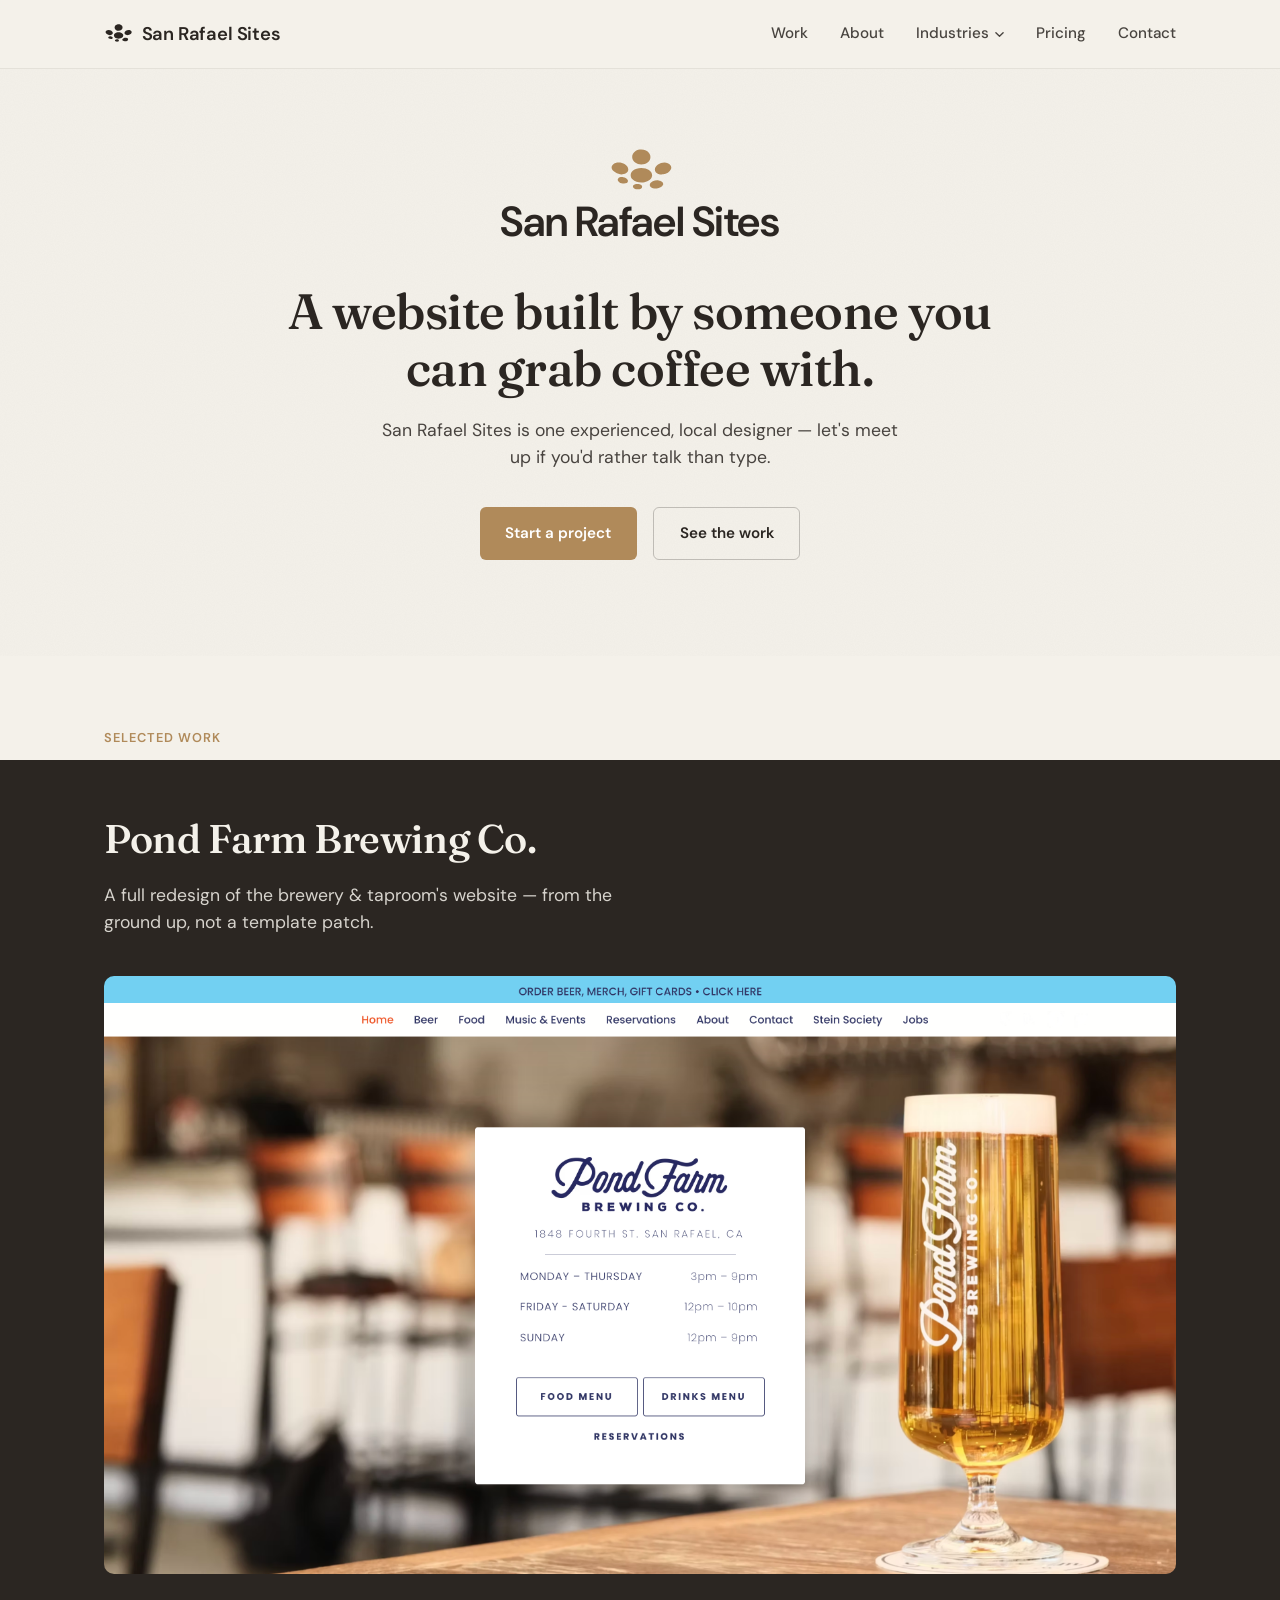
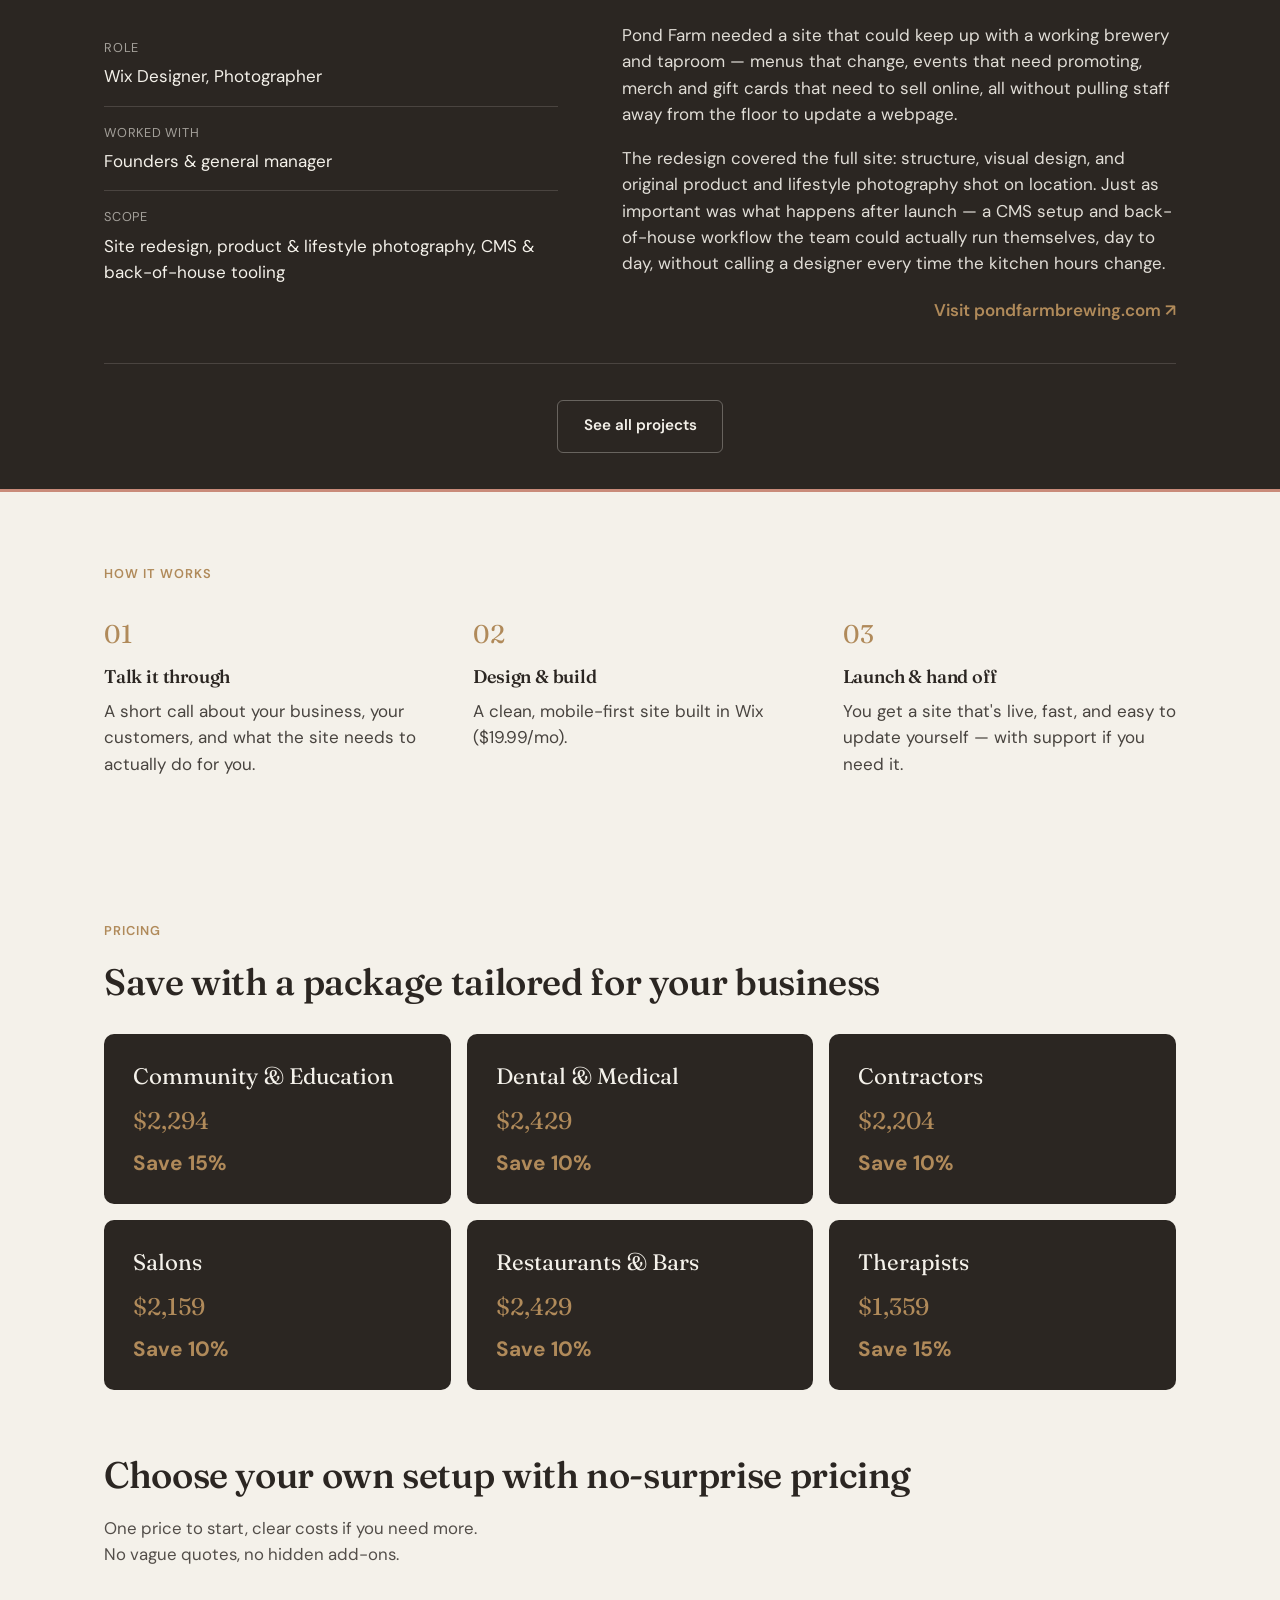
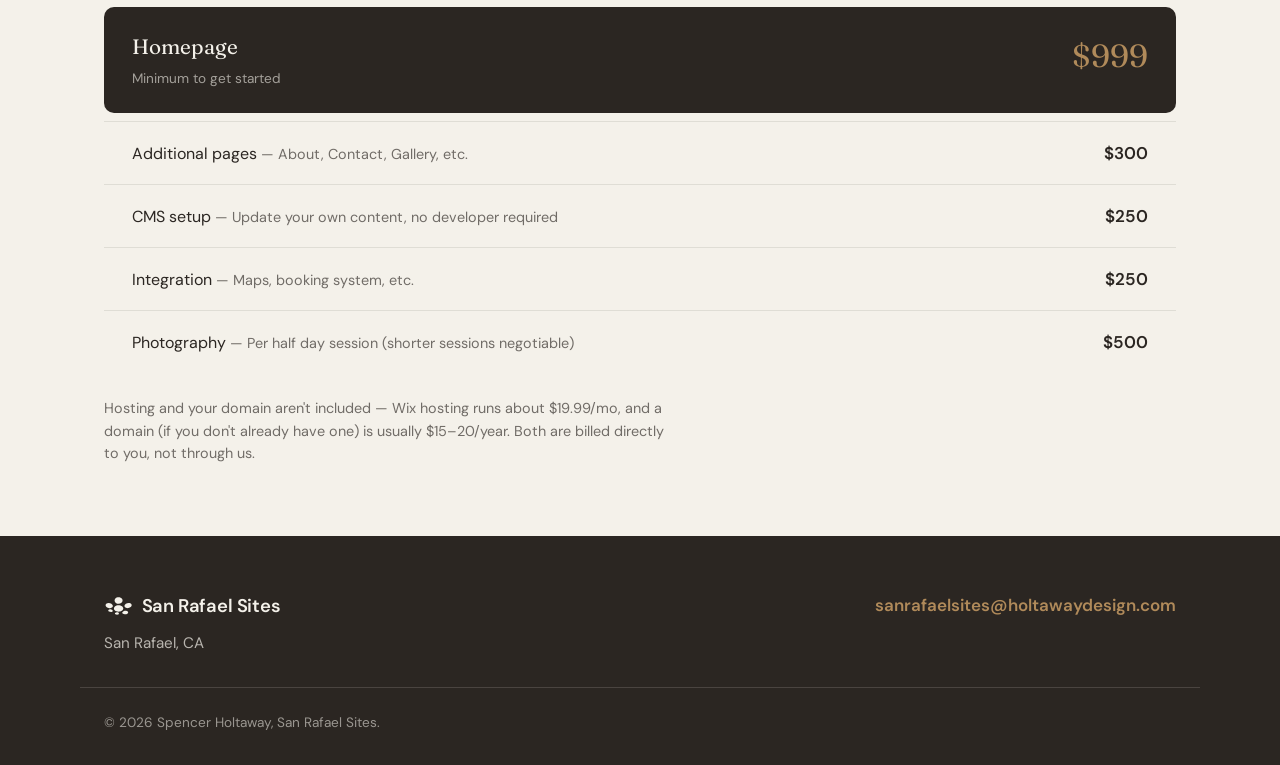
==== index.html @ 32314908 "Add Google Analytics 4 with custom click tracking Base gtag.js snippet (G-Z8TMT9YLQB) on all 9 pages" ====
<!DOCTYPE html>
<html lang="en">
<head>
  <!-- Google tag (gtag.js) -->
  <script async src="https://www.googletagmanager.com/gtag/js?id=G-Z8TMT9YLQB"></script>
  <script>
    window.dataLayer = window.dataLayer || [];
    function gtag(){dataLayer.push(arguments);}
    gtag("js", new Date());
    gtag("config", "G-Z8TMT9YLQB");
  </script>

  <meta charset="UTF-8">
  <meta name="viewport" content="width=device-width, initial-scale=1.0">
  <title>San Rafael Sites — Websites for local businesses in San Rafael &amp; the Bay Area</title>
  <meta name="description" content="San Rafael Sites builds clean, credible websites for small businesses in San Rafael and across the Bay Area. Wix and Framer builds, done right.">
  <link rel="canonical" href="https://www.sanrafaelsites.com/">
  <link rel="icon" type="image/svg+xml" href="/assets/img/favicon.svg">

  <meta property="og:type" content="website">
  <meta property="og:site_name" content="San Rafael Sites">
  <meta property="og:title" content="San Rafael Sites — Websites for local businesses in San Rafael &amp; the Bay Area">
  <meta property="og:description" content="San Rafael Sites builds clean, credible websites for small businesses in San Rafael and across the Bay Area. Wix and Framer builds, done right.">
  <meta property="og:url" content="https://www.sanrafaelsites.com/">
  <meta property="og:image" content="https://www.sanrafaelsites.com/assets/img/social/og-image.png">
  <meta name="twitter:card" content="summary_large_image">
  <meta name="twitter:title" content="San Rafael Sites — Websites for local businesses in San Rafael &amp; the Bay Area">
  <meta name="twitter:description" content="San Rafael Sites builds clean, credible websites for small businesses in San Rafael and across the Bay Area. Wix and Framer builds, done right.">
  <meta name="twitter:image" content="https://www.sanrafaelsites.com/assets/img/social/og-image.png">

  <link rel="preconnect" href="https://fonts.googleapis.com">
  <link rel="preconnect" href="https://fonts.gstatic.com" crossorigin>
  <link href="https://fonts.googleapis.com/css2?family=DM+Sans:ital,opsz,wght@0,9..40,400;0,9..40,500;0,9..40,600;0,9..40,700;1,9..40,400&family=Fraunces:ital,opsz,wght,SOFT,WONK@0,9..144,400..600,0,0..1;0,9..144,400..600,100,0..1&display=swap" rel="stylesheet">

  <link rel="stylesheet" href="/styles.css">

  <script type="application/ld+json">
  {
    "@context": "https://schema.org",
    "@type": "ProfessionalService",
    "name": "San Rafael Sites",
    "description": "San Rafael Sites builds clean, credible websites for small businesses in San Rafael and across the Bay Area.",
    "url": "https://www.sanrafaelsites.com/",
    "image": "https://www.sanrafaelsites.com/assets/img/social/og-image.png",
    "email": "sanrafaelsites@holtawaydesign.com",
    "priceRange": "$$",
    "areaServed": [
      { "@type": "City", "name": "San Rafael" },
      { "@type": "AdministrativeArea", "name": "Marin County" },
      { "@type": "AdministrativeArea", "name": "Bay Area" }
    ],
    "address": {
      "@type": "PostalAddress",
      "addressLocality": "San Rafael",
      "addressRegion": "CA",
      "addressCountry": "US"
    }
  }
  </script>
</head>
<body id="top">

  <a href="#main" class="skip-link">Skip to main content</a>

  <svg style="display:none" aria-hidden="true">
    <symbol id="srs-mark" viewBox="212.42 -0.8 112.48 72.29">
      <path d="M274.15,57.89c-6.45.72-14.02-.71-18.76-5.46-4.43-4.44-4.08-10.72.52-14.89,5.87-5.31,15.29-6.22,22.63-4.05,5.73,1.69,12.43,6.38,11.31,13.21-1.18,7.09-9.39,10.5-15.71,11.2ZM301.5,54.51c-3.47-.47-7.2.03-10.38,1.51-3.76,1.75-7.57,6.1-3.68,9.8,2.76,2.61,7.33,3.02,10.94,2.62,4-.44,9.39-2.24,10.83-6.41,1.56-4.61-4.12-7.02-7.72-7.51ZM317.53,24.1c-5.54-2.1-12.37-.84-17.2,2.43-4.25,2.88-7.74,8.57-4,13.32,3.03,3.86,8.76,4.59,13.3,3.94,5.39-.77,11.57-3.86,13.56-9.28,1.71-4.67-1.33-8.77-5.66-10.41ZM282.57,22.49c4.4-3.77,5.88-9.95,2.85-15.06-3.49-5.87-11.04-8.23-17.52-7.19-6.7,1.07-13.42,6.31-12.97,13.67.82,13.04,19.2,15.82,27.64,8.58ZM221.32,26.53c-8.9,8.97,7.42,17.54,14.89,17.47,5.34-.05,12.51-2.95,11.77-9.49-1.27-10.76-19.53-15.17-26.66-7.98ZM239.02,48.65c-2.89-.38-7.25-.04-8.96,2.78-1.56,2.57.46,5.13,2.63,6.5,3.34,2.1,15.98,3.64,14.72-3.51-.68-3.61-5.2-5.35-8.39-5.77ZM265.76,60.71c-2.78-.35-6.73.02-8.69,2.33-1.69,2-.7,4.17,1.28,5.5,3.24,2.17,13.98,2.95,14.14-2.97-.04-3.18-4.18-4.54-6.72-4.86Z"/>
    </symbol>
  </svg>

  <header class="nav">
    <div class="wrap nav__inner">
      <a class="logo logo--row" href="#top" aria-label="San Rafael Sites — home">
        <svg class="mark-icon" aria-hidden="true"><use href="#srs-mark"></use></svg>
        <span class="wordmark">San Rafael Sites</span>
      </a>

      <button class="nav__toggle" id="navToggle" aria-expanded="false" aria-controls="navMenu" aria-label="Toggle menu">
        <span></span><span></span><span></span>
      </button>

      <nav class="nav__links" id="navMenu">
        <a href="/work/">Work</a>
        <a href="/about/">About</a>
        <div class="nav__dropdown" id="navDropdown">
          <button class="nav__dropdown-toggle" id="dropdownToggle" type="button" aria-expanded="false" aria-controls="dropdownMenu">
            Industries
            <svg class="nav__dropdown-caret" viewBox="0 0 10 6" fill="none" aria-hidden="true"><path d="M1 1l4 4 4-4" stroke="currentColor" stroke-width="1.5" stroke-linecap="round" stroke-linejoin="round"/></svg>
          </button>
          <ul class="nav__dropdown-menu" id="dropdownMenu">
            <li><a href="/community-education/">Community &amp; Education</a></li>
            <li><a href="/dental-medical/">Dental &amp; Medical</a></li>
            <li><a href="/contractors/">Contractors</a></li>
            <li><a href="/salons/">Salons</a></li>
            <li><a href="/restaurants/">Restaurants &amp; Bars</a></li>
            <li><a href="/therapists/">Therapists</a></li>
          </ul>
        </div>
        <a href="#pricing">Pricing</a>
        <a href="#contact">Contact</a>
      </nav>
    </div>
  </header>

  <main id="main" tabindex="-1">

    <section class="hero">
      <div class="wrap hero__inner">
        <a class="logo logo--stack" href="#top" aria-label="San Rafael Sites">
          <svg class="mark-icon mark-icon--lg" aria-hidden="true"><use href="#srs-mark"></use></svg>
          <span class="wordmark wordmark--lg">San Rafael Sites</span>
        </a>

        <h1 class="hero__headline">A website built by someone you can grab coffee with.</h1>
        <p class="hero__sub">San Rafael Sites is one experienced, local designer — let's meet up if you'd rather talk than type.</p>

        <div class="hero__actions">
          <a class="btn btn--primary" href="#pricing">Start a project</a>
          <a class="btn btn--ghost" href="#work">See the work</a>
        </div>
      </div>
    </section>

    <section class="work" id="work">
      <div class="wrap work__intro">
        <p class="eyebrow">Selected work</p>
      </div>

      <!-- Case study: Pond Farm Brewing Co. -->
      <article class="case-study">
        <div class="wrap">
          <h2 class="case-study__title">Pond Farm Brewing Co.</h2>
          <p class="case-study__dek">A full redesign of the brewery &amp; taproom's website — from the ground up, not a template patch.</p>

          <div class="case-study__media">
            <img src="/assets/img/case-studies/pond-farm/cover.png" alt="Pond Farm Brewing website, homepage" loading="lazy">
          </div>

          <div class="case-study__grid">
            <div class="case-study__meta">
              <dl>
                <div>
                  <dt>Role</dt>
                  <dd>Wix Designer, Photographer</dd>
                </div>
                <div>
                  <dt>Worked with</dt>
                  <dd>Founders &amp; general manager</dd>
                </div>
                <div>
                  <dt>Scope</dt>
                  <dd>Site redesign, product &amp; lifestyle photography, CMS &amp; back-of-house tooling</dd>
                </div>
              </dl>
            </div>

            <div class="case-study__body">
              <p>Pond Farm needed a site that could keep up with a working brewery and taproom — menus that change, events that need promoting, merch and gift cards that need to sell online, all without pulling staff away from the floor to update a webpage.</p>
              <p>The redesign covered the full site: structure, visual design, and original product and lifestyle photography shot on location. Just as important was what happens after launch — a CMS setup and back-of-house workflow the team could actually run themselves, day to day, without calling a designer every time the kitchen hours change.</p>
              <a class="case-study__link" href="https://www.pondfarmbrewing.com" target="_blank" rel="noopener">Visit pondfarmbrewing.com <span aria-hidden="true">&#8599;</span><span class="sr-only"> (opens in a new tab)</span></a>
            </div>
          </div>

          <div class="case-study__more">
            <a class="btn btn--ghost" href="/work/">See all projects</a>
          </div>
        </div>
      </article>
    </section>

    <section class="process">
      <div class="wrap">
        <p class="eyebrow">How it works</p>
        <ol class="process__list">
          <li>
            <span class="process__num">01</span>
            <h3>Talk it through</h3>
            <p>A short call about your business, your customers, and what the site needs to actually do for you.</p>
          </li>
          <li>
            <span class="process__num">02</span>
            <h3>Design &amp; build</h3>
            <p>A clean, mobile-first site built in Wix ($19.99/mo).</p>
          </li>
          <li>
            <span class="process__num">03</span>
            <h3>Launch &amp; hand off</h3>
            <p>You get a site that's live, fast, and easy to update yourself — with support if you need it.</p>
          </li>
        </ol>
      </div>
    </section>

    <section class="pricing" id="pricing">
      <div class="wrap">
        <p class="eyebrow">Pricing</p>

        <div class="pricing__industries">
          <h3 class="pricing__industries-title">Save with a package tailored for your business</h3>
          <div class="pricing__industries-grid">

            <a class="pricing__industry-card" href="/community-education/#pricing" data-pkg-scope>
              <ul hidden data-pkg data-pkg-compute-only data-pkg-id="community-education" data-pkg-name="Community &amp; Education Package" data-pages-list="Home, About / Mission, Programs & Events, Get Involved, Contact" data-cms="1" data-integrations="1"></ul>
              <span class="pricing__industry-name">Community &amp; Education</span>
              <span class="pricing__industry-price" data-pkg-price>$2,294</span>
              <span class="pricing__industry-discount">Save <span data-pkg-discount-percent>15%</span></span>
              <span class="pricing__industry-arrow" aria-hidden="true">&rarr;</span>
            </a>

            <a class="pricing__industry-card" href="/dental-medical/#pricing" data-pkg-scope>
              <ul hidden data-pkg data-pkg-compute-only data-pkg-id="dental-medical" data-pkg-name="Dental &amp; Medical Package" data-pages-list="Home, Services, Meet the Doctor, New Patients, Contact" data-cms="1" data-integrations="1"></ul>
              <span class="pricing__industry-name">Dental &amp; Medical</span>
              <span class="pricing__industry-price" data-pkg-price>$2,429</span>
              <span class="pricing__industry-discount">Save <span data-pkg-discount-percent>10%</span></span>
              <span class="pricing__industry-arrow" aria-hidden="true">&rarr;</span>
            </a>

            <a class="pricing__industry-card" href="/contractors/#pricing" data-pkg-scope>
              <ul hidden data-pkg data-pkg-compute-only data-pkg-id="contractors" data-pkg-name="Contractor Package" data-pages-list="Home, Services, Gallery, About, Contact" data-cms="1" data-integrations="0"></ul>
              <span class="pricing__industry-name">Contractors</span>
              <span class="pricing__industry-price" data-pkg-price>$2,204</span>
              <span class="pricing__industry-discount">Save <span data-pkg-discount-percent>10%</span></span>
              <span class="pricing__industry-arrow" aria-hidden="true">&rarr;</span>
            </a>

            <a class="pricing__industry-card" href="/salons/#pricing" data-pkg-scope>
              <ul hidden data-pkg data-pkg-compute-only data-pkg-id="salons" data-pkg-name="Salon Package" data-pages-list="Home, Services & Pricing, Gallery, Contact" data-cms="1" data-integrations="1"></ul>
              <span class="pricing__industry-name">Salons</span>
              <span class="pricing__industry-price" data-pkg-price>$2,159</span>
              <span class="pricing__industry-discount">Save <span data-pkg-discount-percent>10%</span></span>
              <span class="pricing__industry-arrow" aria-hidden="true">&rarr;</span>
            </a>

            <a class="pricing__industry-card" href="/restaurants/#pricing" data-pkg-scope>
              <ul hidden data-pkg data-pkg-compute-only data-pkg-id="restaurants" data-pkg-name="Restaurant &amp; Bar Package" data-pages-list="Home, Menu, Events, Reservations, Contact" data-cms="1" data-integrations="1"></ul>
              <span class="pricing__industry-name">Restaurants &amp; Bars</span>
              <span class="pricing__industry-price" data-pkg-price>$2,429</span>
              <span class="pricing__industry-discount">Save <span data-pkg-discount-percent>10%</span></span>
              <span class="pricing__industry-arrow" aria-hidden="true">&rarr;</span>
            </a>

            <a class="pricing__industry-card" href="/therapists/#pricing" data-pkg-scope>
              <ul hidden data-pkg data-pkg-compute-only data-pkg-id="therapists" data-pkg-name="Therapist Package" data-pages-list="Home, About, Services & Specialties" data-cms="0" data-integrations="0"></ul>
              <span class="pricing__industry-name">Therapists</span>
              <span class="pricing__industry-price" data-pkg-price>$1,359</span>
              <span class="pricing__industry-discount">Save <span data-pkg-discount-percent>15%</span></span>
              <span class="pricing__industry-arrow" aria-hidden="true">&rarr;</span>
            </a>

          </div>
        </div>

        <h2 class="pricing__title">Choose your own setup with no-surprise pricing</h2>
        <p class="pricing__dek">One price to start, clear costs if you need more.<br>No vague quotes, no hidden add-ons.</p>

        <div class="pricing__base">
          <div class="pricing__base-label">
            <span class="pricing__base-name">Homepage</span>
            <span class="pricing__base-note">Minimum to get started</span>
          </div>
          <span class="pricing__base-price" data-rate="homepage">$999</span>
        </div>

        <ul class="pricing__addons">
          <li>
            <span class="pricing__addon-name">Additional pages <small>— About, Contact, Gallery, etc.</small></span>
            <span class="pricing__addon-price" data-rate="page">$300</span>
          </li>
          <li>
            <span class="pricing__addon-name">CMS setup <small>— Update your own content, no developer required</small></span>
            <span class="pricing__addon-price" data-rate="cms">$250</span>
          </li>
          <li>
            <span class="pricing__addon-name">Integration <small>— Maps, booking system, etc.</small></span>
            <span class="pricing__addon-price" data-rate="integration">$250</span>
          </li>
          <li>
            <span class="pricing__addon-name">Photography <small>— Per half day session (shorter sessions negotiable)</small></span>
            <span class="pricing__addon-price" data-rate="photography">$500</span>
          </li>
        </ul>

        <p class="pricing__hosting-note">Hosting and your domain aren't included — Wix hosting runs about $19.99/mo, and a domain (if you don't already have one) is usually $15–20/year. Both are billed directly to you, not through us.</p>
      </div>
    </section>

  </main>

  <footer class="footer" id="contact">
    <div class="wrap footer__inner">
      <div class="footer__col">
        <a class="logo logo--row" href="#top" aria-label="San Rafael Sites">
          <svg class="mark-icon" aria-hidden="true"><use href="#srs-mark"></use></svg>
          <span class="wordmark">San Rafael Sites</span>
        </a>
        <p class="footer__location">San Rafael, CA</p>
      </div>

      <div class="footer__col footer__contact">
        <p><a href="mailto:sanrafaelsites@holtawaydesign.com">sanrafaelsites@holtawaydesign.com</a></p>
      </div>
    </div>
    <div class="wrap">
      <p class="footer__copy">&copy; <span id="year"></span> Spencer Holtaway, San Rafael Sites.</p>
    </div>
  </footer>

  <script src="/assets/js/pricing.js"></script>
  <script src="/script.js"></script>
  <script src="/assets/js/analytics.js"></script>
</body>
</html>
---- styles.css ----
/* ---------- Variables ---------- */
:root {
  --off-white: #F4F1EA;
  --gold: #B08A5A;
  --pink: #C98B7A;
  --teal: #3E5C63;
  --ink: #2B2622;

  --accent: var(--gold);
  --accent-ink: #ffffff;

  --font-body: "DM Sans", system-ui, sans-serif;
  --font-head: "Fraunces", Georgia, serif;

  --wrap: 1120px;
  --gap: 1.5rem;
}

/* ---------- Accessibility ---------- */
.skip-link {
  position: absolute;
  top: -100px;
  left: 1rem;
  background: var(--ink);
  color: var(--off-white);
  padding: 0.75rem 1rem;
  z-index: 9999;
  text-decoration: none;
  border-radius: 4px;
}
.skip-link:focus {
  top: 1rem;
}
.sr-only {
  position: absolute;
  width: 1px;
  height: 1px;
  padding: 0;
  margin: -1px;
  overflow: hidden;
  clip: rect(0, 0, 0, 0);
  white-space: nowrap;
  border: 0;
}
a:focus-visible,
button:focus-visible,
[role="button"]:focus-visible {
  outline: 2px solid currentColor;
  outline-offset: 4px;
}

/* ---------- Reset ---------- */
* { box-sizing: border-box; }
html { scroll-behavior: smooth; }
body {
  margin: 0;
  background: var(--off-white);
  color: var(--ink);
  font-family: var(--font-body);
  font-size: 17px;
  line-height: 1.55;
  -webkit-font-smoothing: antialiased;
}
img, svg { max-width: 100%; display: block; }
a { color: inherit; text-decoration: none; }
ul, ol, dl { margin: 0; padding: 0; }
h1, h2, h3, p { margin: 0; }

.wrap {
  max-width: var(--wrap);
  margin: 0 auto;
  padding: 0 1.5rem;
}

h1, h2, h3 {
  font-family: var(--font-head);
  font-variation-settings: "WONK" 0.4, "opsz" 40;
  font-weight: 550;
  letter-spacing: -0.01em;
}

.eyebrow {
  font-family: var(--font-body);
  font-size: 0.8rem;
  font-weight: 600;
  letter-spacing: 0.08em;
  text-transform: uppercase;
  color: var(--gold);
  margin-bottom: 0.75rem;
}

/* ---------- Logo ---------- */
.mark-icon {
  width: 28px;
  aspect-ratio: 112.48 / 72.29;
  height: auto;
  color: var(--ink);
  fill: currentColor;
}
.mark-icon--lg {
  width: 64px;
  color: var(--gold);
}

.wordmark {
  font-family: var(--font-body);
  font-weight: 600;
  font-size: 1.15rem;
  letter-spacing: -0.01em;
}
.wordmark--lg {
  font-size: clamp(2rem, 5vw, 2.625rem);
  line-height: 1;
}

.logo {
  display: inline-flex;
  align-items: center;
  gap: 0.6rem;
}
.logo--row .mark-icon { margin-top: -2px; }

.logo--stack {
  flex-direction: column;
  gap: 0.66rem;
}

/* ---------- Promo banner ---------- */
.promo-banner {
  background: var(--ink);
  color: var(--off-white);
}
.promo-banner__inner {
  display: flex;
  align-items: baseline;
  justify-content: center;
  gap: 0.5rem;
  padding: 0.65rem 1.5rem;
  font-size: 0.85rem;
  text-align: center;
}
.promo-banner__name {
  font-weight: 500;
}
.promo-banner__price {
  color: var(--gold);
  font-weight: 600;
}
.promo-banner__arrow {
  opacity: 0.6;
  transition: transform 0.15s ease;
}
.promo-banner__inner:hover .promo-banner__arrow {
  transform: translateX(3px);
}

/* ---------- Nav ---------- */
.nav {
  position: sticky;
  top: 0;
  z-index: 50;
  background: rgba(244, 241, 234, 0.92);
  backdrop-filter: blur(6px);
  border-bottom: 1px solid rgba(43, 38, 34, 0.08);
}
.nav__inner {
  display: flex;
  align-items: center;
  justify-content: space-between;
  height: 68px;
}
.nav__links {
  display: flex;
  align-items: center;
  gap: 2rem;
  font-weight: 500;
  font-size: 0.95rem;
}
.nav__links a {
  opacity: 0.85;
  transition: opacity 0.15s ease;
}
.nav__links a:hover { opacity: 1; }

.nav__dropdown {
  position: relative;
}
.nav__dropdown-toggle {
  display: inline-flex;
  align-items: center;
  gap: 0.35rem;
  background: none;
  border: none;
  padding: 0;
  margin: 0;
  font: inherit;
  color: inherit;
  cursor: pointer;
  opacity: 0.85;
  transition: opacity 0.15s ease;
}
.nav__dropdown-toggle:hover { opacity: 1; }
.nav__dropdown-caret {
  width: 9px;
  height: 9px;
  transition: transform 0.15s ease;
}
.nav__dropdown.is-open .nav__dropdown-toggle { opacity: 1; }
.nav__dropdown.is-open .nav__dropdown-caret { transform: rotate(180deg); }

.nav__dropdown-menu {
  position: absolute;
  top: calc(100% + 14px);
  left: 50%;
  transform: translateX(-50%) translateY(-6px);
  min-width: 190px;
  background: var(--off-white);
  border: 1px solid rgba(43, 38, 34, 0.08);
  border-radius: 8px;
  box-shadow: 0 12px 28px rgba(43, 38, 34, 0.14);
  padding: 0.4rem;
  list-style: none;
  opacity: 0;
  pointer-events: none;
  transition: opacity 0.15s ease, transform 0.15s ease;
  z-index: 60;
}
.nav__dropdown.is-open .nav__dropdown-menu {
  opacity: 1;
  pointer-events: auto;
  transform: translateX(-50%) translateY(0);
}
.nav__dropdown-menu a {
  display: block;
  padding: 0.6rem 0.75rem;
  border-radius: 5px;
  font-size: 0.9rem;
}
.nav__dropdown-menu a:hover { background: rgba(43, 38, 34, 0.05); }

.nav__toggle {
  display: none;
  flex-direction: column;
  justify-content: center;
  gap: 5px;
  width: 32px;
  height: 32px;
  background: none;
  border: none;
  cursor: pointer;
  padding: 0;
}
.nav__toggle span {
  display: block;
  height: 2px;
  width: 100%;
  background: var(--ink);
  border-radius: 1px;
}

/* ---------- Buttons ---------- */
.btn {
  display: inline-flex;
  align-items: center;
  justify-content: center;
  padding: 0.85rem 1.6rem;
  border-radius: 6px;
  font-weight: 600;
  font-size: 0.95rem;
  transition: transform 0.15s ease, background 0.15s ease, border-color 0.15s ease;
}
.btn--primary {
  background: var(--accent);
  color: var(--accent-ink);
}
.btn--primary:hover { transform: translateY(-1px); }
.btn--ghost {
  border: 1px solid rgba(43, 38, 34, 0.25);
  color: var(--ink);
}
.btn--ghost:hover { border-color: var(--ink); }

/* ---------- Hero ---------- */
.hero {
  position: relative;
  padding: 5rem 0 6rem;
  overflow: hidden;
}
.hero::before {
  content: "";
  position: absolute;
  inset: 0;
  opacity: 0.05;
  pointer-events: none;
  background-image: url("data:image/svg+xml;utf8,<svg xmlns='http://www.w3.org/2000/svg' width='200' height='200'><filter id='n'><feTurbulence type='fractalNoise' baseFrequency='0.9' numOctaves='2' stitchTiles='stitch'/><feColorMatrix type='matrix' values='0 0 0 0 0  0 0 0 0 0  0 0 0 0 0  0 0 0 0.4 0'/></filter><rect width='100%' height='100%' filter='url(%23n)'/></svg>");
}
.hero__inner {
  text-align: center;
  display: flex;
  flex-direction: column;
  align-items: center;
  position: relative;
}
.hero__headline {
  margin-top: 2.5rem;
  font-size: clamp(2rem, 5vw, 3.1rem);
  max-width: 720px;
  line-height: 1.15;
}
.hero__sub {
  margin-top: 1.25rem;
  font-size: 1.1rem;
  max-width: 540px;
  opacity: 0.85;
}
.hero__actions {
  margin-top: 2.25rem;
  display: flex;
  gap: 1rem;
  flex-wrap: wrap;
  justify-content: center;
}

/* ---------- Work / case studies ---------- */
.work__intro {
  padding-top: 4.5rem;
}

.case-study {
  background: var(--ink);
  color: var(--off-white);
  padding: 3rem 0;
}
.case-study:has(.case-study__more) {
  padding-bottom: 0;
}
.case-study + .case-study {
  margin-top: 0.75rem;
}
.case-study__title {
  font-size: clamp(1.8rem, 4vw, 2.5rem);
  color: var(--off-white);
}
.case-study__dek {
  margin-top: 0.75rem;
  font-size: 1.1rem;
  opacity: 0.85;
  max-width: 560px;
}

.case-study__media {
  margin-top: 2.5rem;
  border-radius: 10px;
  overflow: hidden;
  display: flex;
  align-items: center;
  justify-content: center;
}
.case-study__media:has(.case-study__media-placeholder) {
  aspect-ratio: 16 / 9;
  background: rgba(244, 241, 234, 0.06);
  border: 1px dashed rgba(244, 241, 234, 0.25);
}
.case-study__media img,
.case-study__media video {
  width: 100%;
  height: auto;
  display: block;
}
.case-study__media-placeholder {
  color: rgba(244, 241, 234, 0.45);
  font-size: 0.9rem;
  letter-spacing: 0.02em;
}

.case-study__grid {
  margin-top: 3rem;
  display: grid;
  grid-template-columns: 1fr;
  gap: 2.5rem;
}
.case-study__meta dl div {
  padding: 1rem 0;
  border-top: 1px solid rgba(244, 241, 234, 0.15);
}
.case-study__meta dl div:first-child { border-top: none; }
.case-study__meta dt {
  font-size: 0.8rem;
  text-transform: uppercase;
  letter-spacing: 0.06em;
  opacity: 0.6;
  margin-bottom: 0.35rem;
}
.case-study__meta dd { margin: 0; }
.case-study__body p {
  margin-bottom: 1.1rem;
  opacity: 0.9;
}
.case-study__body p:last-child { margin-bottom: 0; }

.case-study__link {
  display: block;
  margin-top: 1.25rem;
  text-align: right;
  font-weight: 600;
  color: var(--gold);
}

.case-study__more {
  margin-top: 2.5rem;
  padding: 2.25rem 0;
  border-top: 1px solid rgba(244, 241, 234, 0.15);
  text-align: center;
}
.case-study__more .btn--ghost {
  border-color: rgba(244, 241, 234, 0.3);
  color: var(--off-white);
}
.case-study__more .btn--ghost:hover {
  border-color: var(--off-white);
}

/* ---------- Credibility ---------- */
.credibility { padding: 4.5rem 0; }
.credibility__grid {
  margin-top: 2rem;
  display: grid;
  grid-template-columns: 1fr;
  gap: 2rem;
}
.credibility__item h3 {
  font-size: 1.2rem;
  margin-bottom: 0.4rem;
}
.credibility__item p { opacity: 0.8; }

/* ---------- Process ---------- */
.process {
  background: var(--off-white);
  padding: 4.5rem 0;
  border-top: 3px solid var(--pink);
}
.process__list {
  margin-top: 2rem;
  display: grid;
  grid-template-columns: 1fr;
  gap: 2.25rem;
  list-style: none;
}
.process__num {
  font-family: var(--font-head);
  font-size: 1.6rem;
  color: var(--gold);
  display: block;
  margin-bottom: 0.5rem;
}
.process__list h3 {
  font-size: 1.15rem;
  margin-bottom: 0.4rem;
}
.process__list p { opacity: 0.85; }

/* ---------- Pricing ---------- */
.pricing {
  padding: 4.5rem 0;
}
.pricing__title {
  margin-top: 3.5rem;
  font-size: clamp(1.8rem, 4vw, 2.3rem);
}
.pricing__industries {
  margin-top: 0;
}
.pricing__industries-title {
  font-size: clamp(1.8rem, 4vw, 2.3rem);
  margin-bottom: 1.5rem;
}
.pricing__industries-grid {
  display: grid;
  grid-template-columns: 1fr;
  gap: 1rem;
}
.pricing__industry-card {
  position: relative;
  display: flex;
  flex-direction: column;
  gap: 0.5rem;
  padding: 1.5rem 1.75rem;
  background: var(--ink);
  color: var(--off-white);
  border: 1px solid transparent;
  border-radius: 10px;
  transition: border-color 0.15s ease, transform 0.15s ease;
}
.pricing__industry-card:hover {
  border-color: var(--gold);
  transform: translateY(-2px);
}
.pricing__industry-name {
  font-family: var(--font-head);
  font-size: 1.4rem;
  color: var(--off-white);
}
.pricing__industry-price {
  font-family: var(--font-head);
  font-size: 1.5rem;
  color: var(--gold);
}
.pricing__industry-discount {
  font-size: 1.3rem;
  font-weight: 700;
  color: var(--gold);
}
.pricing__industry-arrow {
  position: absolute;
  right: 1.25rem;
  bottom: 1.25rem;
  color: var(--gold);
  font-size: 1.2rem;
  opacity: 0;
  transform: translate(-4px, 4px);
  transition: opacity 0.15s ease, transform 0.15s ease;
}
.pricing__industry-card:hover .pricing__industry-arrow {
  opacity: 1;
  transform: translate(0, 0);
}
@media (min-width: 640px) {
  .pricing__industries-grid {
    grid-template-columns: repeat(2, 1fr);
  }
}
@media (min-width: 900px) {
  .pricing__industries-grid {
    grid-template-columns: repeat(3, 1fr);
  }
}
.pricing__dek {
  margin-top: 0.75rem;
  font-size: 1.05rem;
  opacity: 0.8;
  max-width: 480px;
}
.pricing__hosting-note {
  margin-top: 1.5rem;
  font-size: 0.9rem;
  opacity: 0.65;
  max-width: 560px;
}

.pricing__base {
  margin-top: 2.5rem;
  display: flex;
  align-items: baseline;
  justify-content: space-between;
  gap: 1.5rem;
  padding: 1.5rem 1.75rem;
  background: var(--ink);
  color: var(--off-white);
  border-radius: 10px;
}
.pricing__base-label {
  display: flex;
  flex-direction: column;
  gap: 0.3rem;
}
.pricing__base-name {
  font-family: var(--font-head);
  font-size: 1.3rem;
}
.pricing__base-note {
  font-size: 0.85rem;
  opacity: 0.6;
}
.pricing__base-prices {
  display: flex;
  flex-direction: column;
  align-items: flex-end;
  gap: 0.15rem;
}
.pricing__base-was {
  font-size: 1rem;
  text-decoration: line-through;
  opacity: 0.5;
  white-space: nowrap;
  cursor: pointer;
}
.pricing__base-was:hover {
  opacity: 0.8;
}
@media (min-width: 640px) {
  .pricing__base {
    align-items: flex-start;
  }
  .pricing__base-prices {
    margin-top: 0.55rem;
    flex-direction: row;
    align-items: baseline;
    gap: 0.85rem;
  }
}
.pricing__base-price {
  font-family: var(--font-head);
  font-size: 2rem;
  color: var(--gold);
  white-space: nowrap;
}

.pricing__addons {
  margin-top: 0.5rem;
  list-style: none;
}
.pricing__addons li {
  display: flex;
  align-items: baseline;
  justify-content: space-between;
  gap: 1.5rem;
  padding: 1.1rem 1.75rem;
  border-top: 1px solid rgba(43, 38, 34, 0.1);
}
.pricing__addon-name {
  font-size: 1rem;
}
.pricing__addon-name small {
  display: inline;
  opacity: 0.65;
  font-size: 0.9em;
}
@media (max-width: 640px) {
  .pricing__addon-name small {
    display: block;
    margin-top: 0.3rem;
  }
}
.pricing__addon-price {
  font-weight: 600;
  white-space: nowrap;
  flex-shrink: 0;
}

.pricing__breakdown {
  margin-top: 1.5rem;
}
.pricing__breakdown li {
  align-items: flex-start;
}
.pricing__breakdown-caption {
  display: block;
  margin-top: 0.3rem;
  font-size: 0.85rem;
  opacity: 0.6;
  font-weight: 400;
}
.pricing__breakdown-subtotal {
  font-weight: 600;
  border-top: 1px solid rgba(43, 38, 34, 0.25) !important;
}
.pricing__breakdown-subtotal,
.pricing__breakdown-discount {
  align-items: baseline !important;
}
.pricing__breakdown-discount .pricing__addon-name,
.pricing__breakdown-discount .pricing__addon-price {
  color: var(--gold);
  font-weight: 600;
}

.pricing__breakdown-final {
  align-items: flex-start !important;
  background: var(--ink);
  color: var(--off-white);
  padding: 1.5rem 1.75rem;
  border-radius: 0 0 10px 10px;
  border-top: none !important;
  margin-top: 0.5rem;
  scroll-margin-top: 90px;
}
.pricing__breakdown-final .pricing__addon-name {
  font-weight: 600;
  font-size: 1.1rem;
  color: var(--off-white);
}
.pricing__breakdown-final .pricing__addon-price {
  font-family: var(--font-head);
  font-size: 1.6rem;
  color: var(--gold);
}
.pricing__breakdown-final .pricing__breakdown-caption {
  color: var(--off-white);
  opacity: 0.75;
  max-width: 560px;
  margin-top: 0.75rem;
  font-size: 0.9rem;
}
.pricing__breakdown-final .pricing__hosting-note {
  color: var(--off-white);
  opacity: 0.55;
  max-width: 560px;
  margin-top: 0.75rem;
}
.pricing__breakdown-final-prices {
  display: flex;
  flex-direction: column;
  align-items: flex-end;
  gap: 0.85rem;
}
.pricing__breakdown-final-prices .pricing__base-was {
  margin-top: 0.15rem;
  cursor: default;
}
.pricing__breakdown-final-prices .pricing__base-was:hover {
  opacity: 0.5;
}
.pricing__breakdown-cta {
  margin-top: 0.4rem;
  white-space: nowrap;
}

/* ---------- Footer ---------- */
.footer {
  padding: 3.5rem 0 2rem;
  background: var(--ink);
  color: var(--off-white);
}
.footer .mark-icon {
  color: var(--off-white);
}
.footer__inner {
  display: flex;
  flex-direction: column;
  gap: 1.5rem;
  padding-bottom: 2rem;
  border-bottom: 1px solid rgba(244, 241, 234, 0.15);
}
.footer__location {
  margin-top: 0.6rem;
  opacity: 0.7;
  font-size: 0.95rem;
}
.footer__contact a {
  font-weight: 600;
  color: var(--gold);
}
.footer__copy {
  margin-top: 1.5rem;
  font-size: 0.85rem;
  opacity: 0.55;
}

/* ---------- Breakpoints ---------- */
@media (min-width: 640px) {
  .credibility__grid {
    grid-template-columns: 1fr 1fr;
  }
  .process__list {
    grid-template-columns: repeat(3, 1fr);
  }
}

@media (min-width: 860px) {
  .case-study__grid {
    grid-template-columns: 0.9fr 1.1fr;
    gap: 4rem;
  }
  .footer__inner {
    flex-direction: row;
    justify-content: space-between;
    align-items: flex-start;
  }
}

@media (max-width: 720px) {
  .nav__links {
    position: absolute;
    top: 68px;
    left: 0;
    right: 0;
    background: var(--off-white);
    flex-direction: column;
    align-items: flex-start;
    padding: 1.5rem;
    gap: 1.25rem;
    border-bottom: 1px solid rgba(43, 38, 34, 0.08);
    transform: translateY(-8px);
    opacity: 0;
    pointer-events: none;
    transition: opacity 0.15s ease, transform 0.15s ease;
  }
  .nav__dropdown {
    width: 100%;
  }
  .nav__dropdown-menu {
    position: static;
    transform: none;
    box-shadow: none;
    border: none;
    background: none;
    padding: 0.5rem 0 0 0.25rem;
    margin-top: 0.5rem;
    display: none;
  }
  .nav__dropdown.is-open .nav__dropdown-menu {
    display: block;
    opacity: 1;
    pointer-events: auto;
    transform: none;
  }
  .nav__dropdown-menu a {
    padding: 0.5rem 0;
    opacity: 0.75;
  }
  .nav__links.is-open {
    opacity: 1;
    transform: translateY(0);
    pointer-events: auto;
  }
  .nav__toggle { display: flex; }
}

/* ==========================================================================
   Industry landing pages (/dental-medical, /contractors, /salons, /restaurants)
   Additive only — reuses the tokens/components above, does not modify them.
   ========================================================================== */

/* ---------- Industry hero ---------- */
.industry-hero {
  position: relative;
  padding: 4rem 0 3.5rem;
  overflow: hidden;
  border-bottom: 1px solid rgba(43, 38, 34, 0.08);
}
.industry-hero h1 {
  margin-top: 0.75rem;
  max-width: 680px;
  font-size: clamp(2rem, 5vw, 2.9rem);
  line-height: 1.15;
}
.industry-hero__sub {
  margin-top: 1.1rem;
  font-size: 1.1rem;
  opacity: 0.85;
  max-width: 560px;
}
.industry-hero__actions {
  margin-top: 2rem;
  display: flex;
  gap: 1rem;
  flex-wrap: wrap;
}

.industry-hero__grid {
  display: grid;
  grid-template-columns: 1fr;
  gap: 2.5rem;
  align-items: center;
}
.industry-hero__media {
  aspect-ratio: 4 / 3;
  border-radius: 10px;
  overflow: hidden;
  display: flex;
  align-items: center;
  justify-content: center;
}
.industry-hero__media:has(.industry-hero__media-placeholder) {
  border: 1px dashed rgba(43, 38, 34, 0.25);
  background: rgba(43, 38, 34, 0.04);
}
.industry-hero__media-placeholder {
  color: rgba(43, 38, 34, 0.4);
  font-size: 0.9rem;
  letter-spacing: 0.02em;
}
.industry-hero__media img {
  width: 100%;
  height: 100%;
  object-fit: cover;
}

@media (min-width: 860px) {
  .industry-hero__grid {
    grid-template-columns: 1fr 0.85fr;
  }
}

/* ---------- Package contents ---------- */
.package {
  background: var(--ink);
  color: var(--off-white);
  padding: 4.5rem 0;
}
.package .eyebrow { color: var(--gold); }
.package__title {
  font-size: clamp(1.7rem, 4vw, 2.2rem);
  color: var(--off-white);
}
.package__grid {
  margin-top: 2.5rem;
  display: grid;
  grid-template-columns: 1fr;
  gap: 2.5rem;
}
.package__group h3 {
  font-size: 1rem;
  text-transform: uppercase;
  letter-spacing: 0.06em;
  opacity: 0.6;
  margin-bottom: 1rem;
}
.package__group ul {
  list-style: none;
}
.package__group li {
  padding: 0.7rem 0;
  border-top: 1px solid rgba(244, 241, 234, 0.15);
}
.package__group li:first-of-type {
  border-top: none;
}

/* ---------- Value prop / marketing blurb ---------- */
.value-prop {
  padding: 4.5rem 0;
  border-top: 3px solid var(--pink);
}
.value-prop__text {
  font-family: var(--font-head);
  font-size: clamp(1.3rem, 3vw, 1.75rem);
  font-weight: 500;
  line-height: 1.4;
  max-width: 760px;
}

/* ---------- Credibility anchor ---------- */
.credibility-anchor {
  padding: 2.5rem 0;
}
.credibility-anchor p {
  font-size: 1rem;
  opacity: 0.8;
  max-width: 640px;
}
.credibility-anchor a {
  font-weight: 600;
  opacity: 1;
  text-decoration: underline;
  text-underline-offset: 3px;
  text-decoration-color: rgba(43, 38, 34, 0.35);
}
.credibility-anchor p + p {
  margin-top: 0.75rem;
}

/* ---------- About: community ---------- */
.about-community {
  padding: 2.5rem 0 4.5rem;
}
.about-community h2 {
  margin-top: 0.5rem;
  font-size: clamp(1.6rem, 3.5vw, 2rem);
}
.about-community__dek {
  margin-top: 0.75rem;
  font-size: 1.05rem;
  opacity: 0.8;
  max-width: 560px;
}
.about-community__grid {
  margin-top: 2rem;
  display: grid;
  grid-template-columns: 1fr;
  gap: 2rem;
}
@media (min-width: 640px) {
  .about-community__grid {
    grid-template-columns: repeat(2, 1fr);
  }
}
@media (min-width: 900px) {
  .about-community__grid {
    grid-template-columns: repeat(3, 1fr);
  }
}
.about-community__media {
  aspect-ratio: 4 / 3;
  border-radius: 10px;
  overflow: hidden;
  display: flex;
  align-items: center;
  justify-content: center;
}
.about-community__media img {
  width: 100%;
  height: 100%;
  object-fit: cover;
}
.about-community__media--fit {
  background: rgba(176, 138, 90, 0.12);
}
.about-community__media--fit img {
  width: 85%;
  height: 85%;
  object-fit: contain;
}
.about-community__media-placeholder {
  color: rgba(43, 38, 34, 0.4);
  font-size: 0.9rem;
  letter-spacing: 0.02em;
}
.about-community__item h3 {
  margin-top: 0.85rem;
  font-family: var(--font-body);
  font-size: 1rem;
  font-weight: 600;
}
.about-community__link {
  margin-top: 0.35rem;
  font-size: 0.9rem;
}
.about-community__link a {
  color: var(--gold);
  font-weight: 600;
}

/* ---------- Industry pricing ---------- */
.industry-pricing {
  padding: 4.5rem 0;
}
.industry-pricing__title {
  font-size: clamp(1.8rem, 4vw, 2.3rem);
}
.industry-pricing__note {
  margin-top: 0.75rem;
  font-size: 0.95rem;
  opacity: 0.7;
}

/* ---------- Industry CTA ---------- */
.industry-cta {
  background: var(--gold);
  color: #fff;
  padding: 4.5rem 0;
  text-align: center;
}
.industry-cta__inner {
  display: flex;
  flex-direction: column;
  align-items: center;
}
.industry-cta h2 {
  font-size: clamp(1.7rem, 4vw, 2.3rem);
  color: #fff;
  max-width: 560px;
}
.industry-cta p {
  margin-top: 0.9rem;
  opacity: 0.9;
  max-width: 480px;
}
.industry-cta .btn--primary {
  margin-top: 1.75rem;
  background: var(--ink);
}

@media (min-width: 640px) {
  .package__grid {
    grid-template-columns: 1fr 1fr;
    gap: 3rem;
  }
}
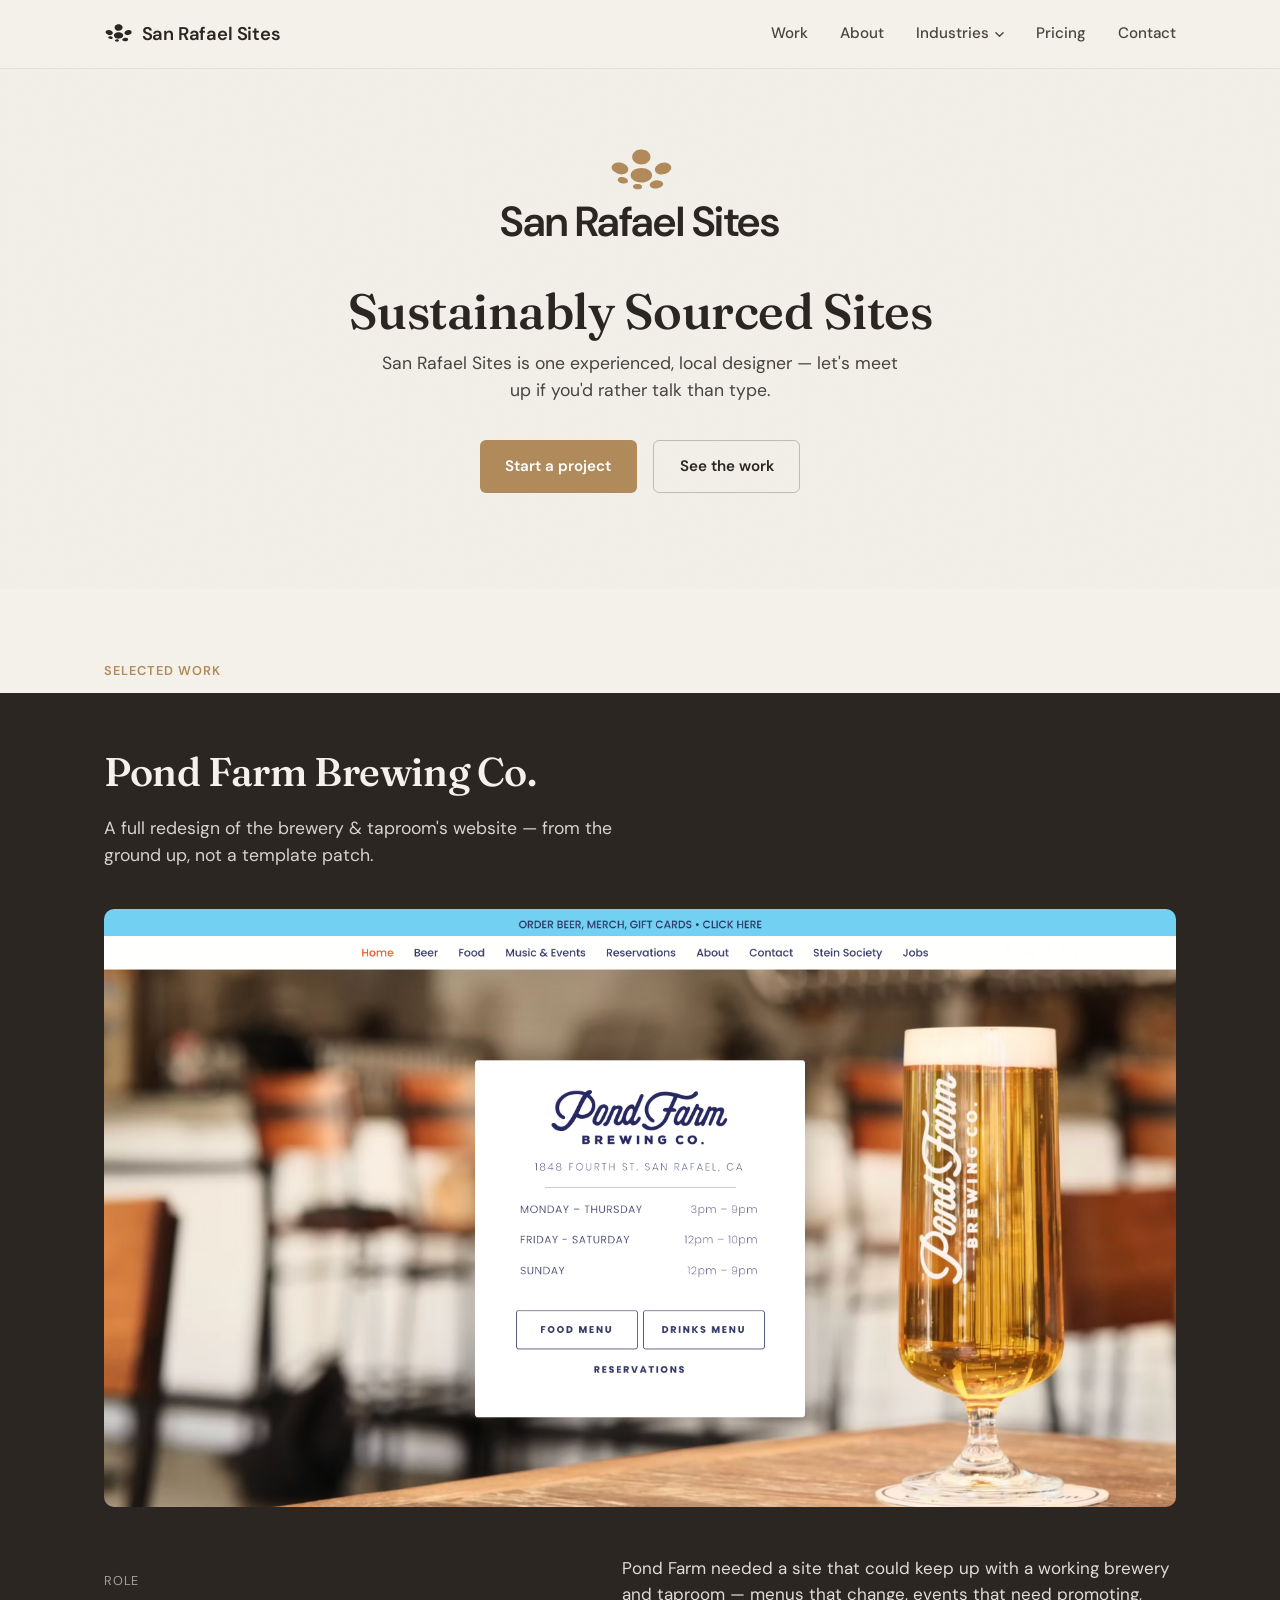
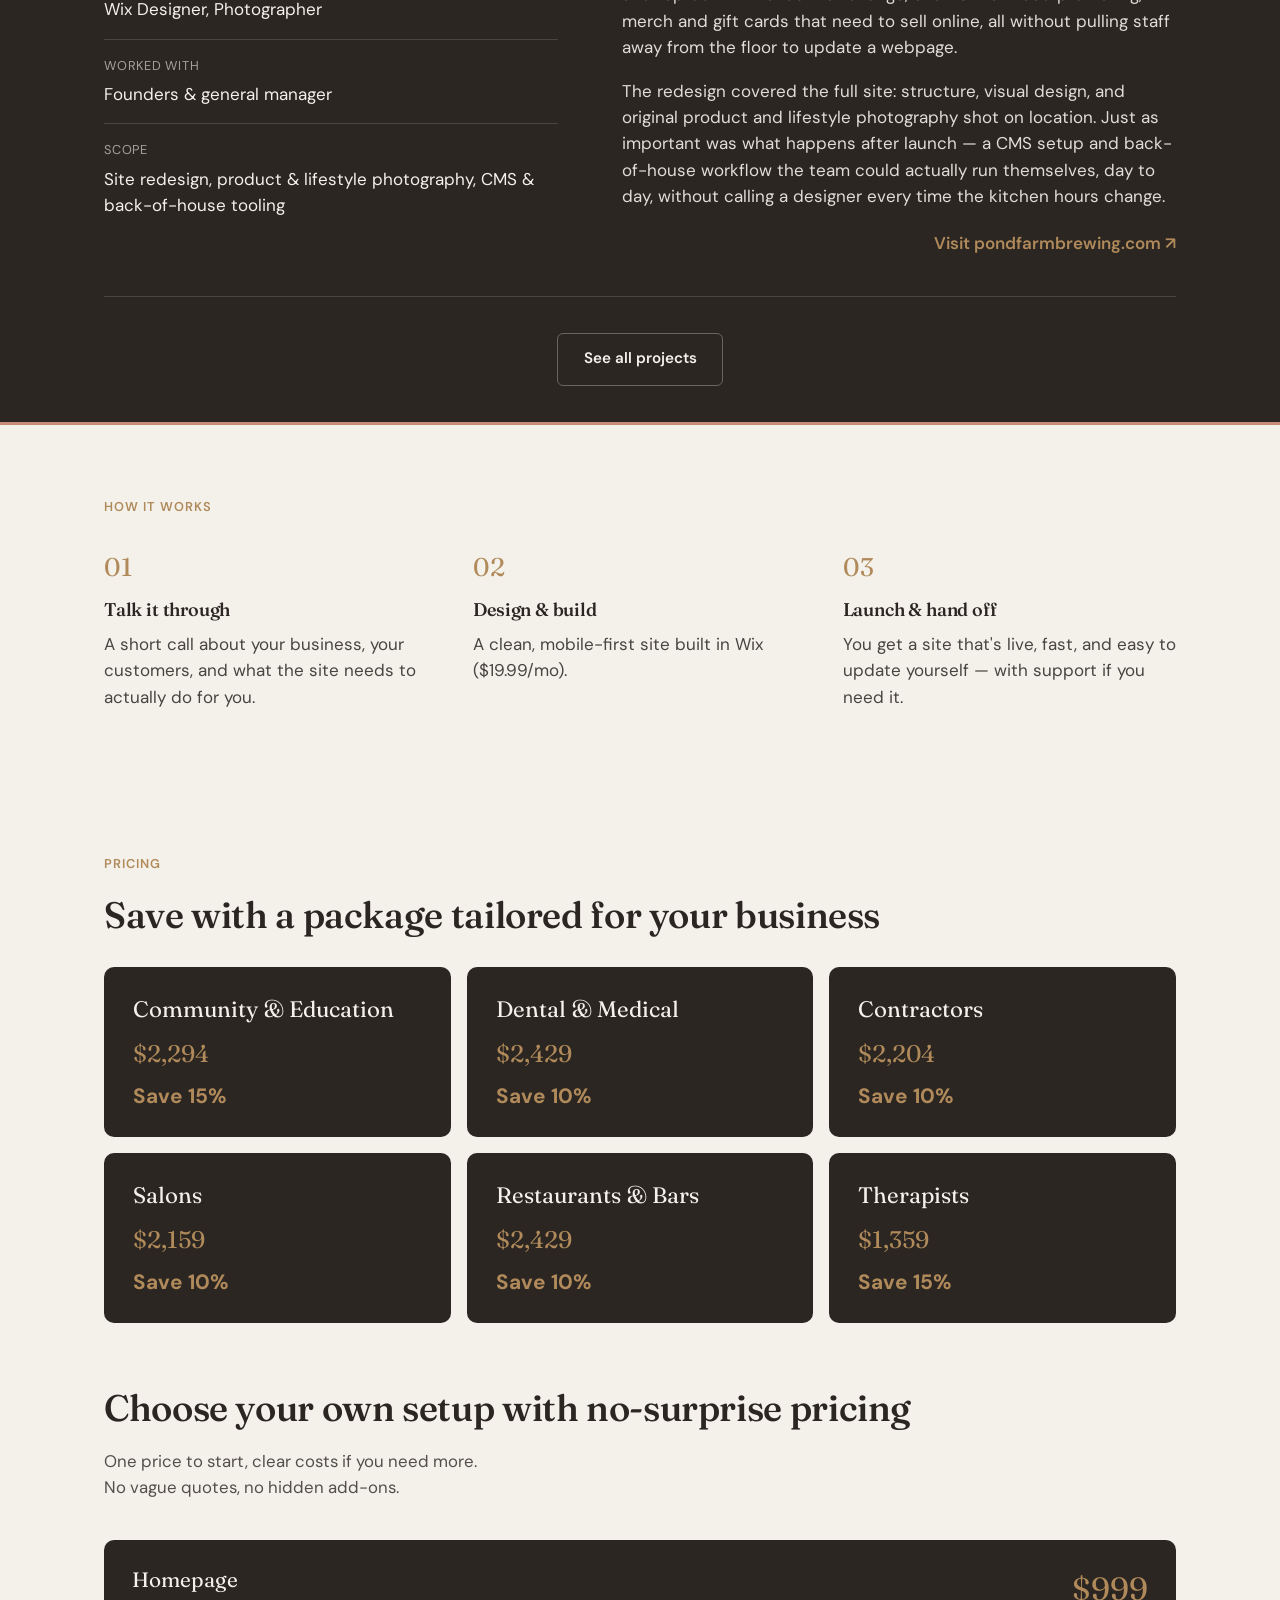
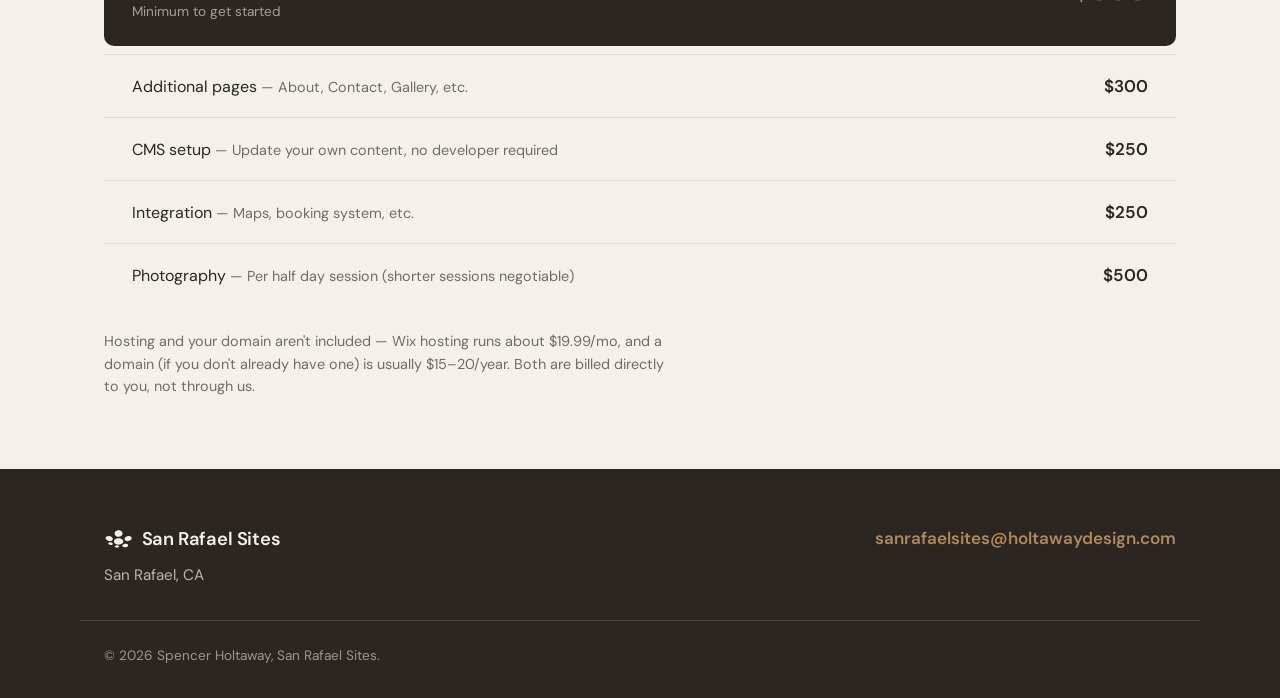
==== commit 4c807761: "Add Local Government Contracts page, rework hero headline spacing - New local-government-contracts i" ====
--- a/index.html
+++ b/index.html
@@ -91,6 +91,7 @@
             <li><a href="/community-education/">Community &amp; Education</a></li>
             <li><a href="/dental-medical/">Dental &amp; Medical</a></li>
             <li><a href="/contractors/">Contractors</a></li>
+            <li><a href="/local-government-contracts/">Local Government Contracts</a></li>
             <li><a href="/salons/">Salons</a></li>
             <li><a href="/restaurants/">Restaurants &amp; Bars</a></li>
             <li><a href="/therapists/">Therapists</a></li>
@@ -111,7 +112,19 @@
           <span class="wordmark wordmark--lg">San Rafael Sites</span>
         </a>
 
-        <h1 class="hero__headline">A website built by someone you can grab coffee with.</h1>
+        <h1 class="hero__headline" id="heroHeadline">Local Sites for Local Businesses</h1>
+        <script>
+          (function () {
+            var headlines = [
+              "Local Sites for Local Businesses",
+              "Locally Sourced, Organic SEO",
+              "(Pond) Farm-to-Screen Websites",
+              "Sustainably Sourced Sites",
+            ];
+            var el = document.getElementById("heroHeadline");
+            el.textContent = headlines[Math.floor(Math.random() * headlines.length)];
+          })();
+        </script>
         <p class="hero__sub">San Rafael Sites is one experienced, local designer — let's meet up if you'd rather talk than type.</p>
 
         <div class="hero__actions">
--- a/styles.css
+++ b/styles.css
@@ -308,7 +308,7 @@
   line-height: 1.15;
 }
 .hero__sub {
-  margin-top: 1.25rem;
+  margin-top: 10px;
   font-size: 1.1rem;
   max-width: 540px;
   opacity: 0.85;
@@ -319,6 +319,11 @@
   gap: 1rem;
   flex-wrap: wrap;
   justify-content: center;
+}
+@media (min-width: 860px) {
+  .hero__headline {
+    max-width: 900px;
+  }
 }
 
 /* ---------- Work / case studies ---------- */
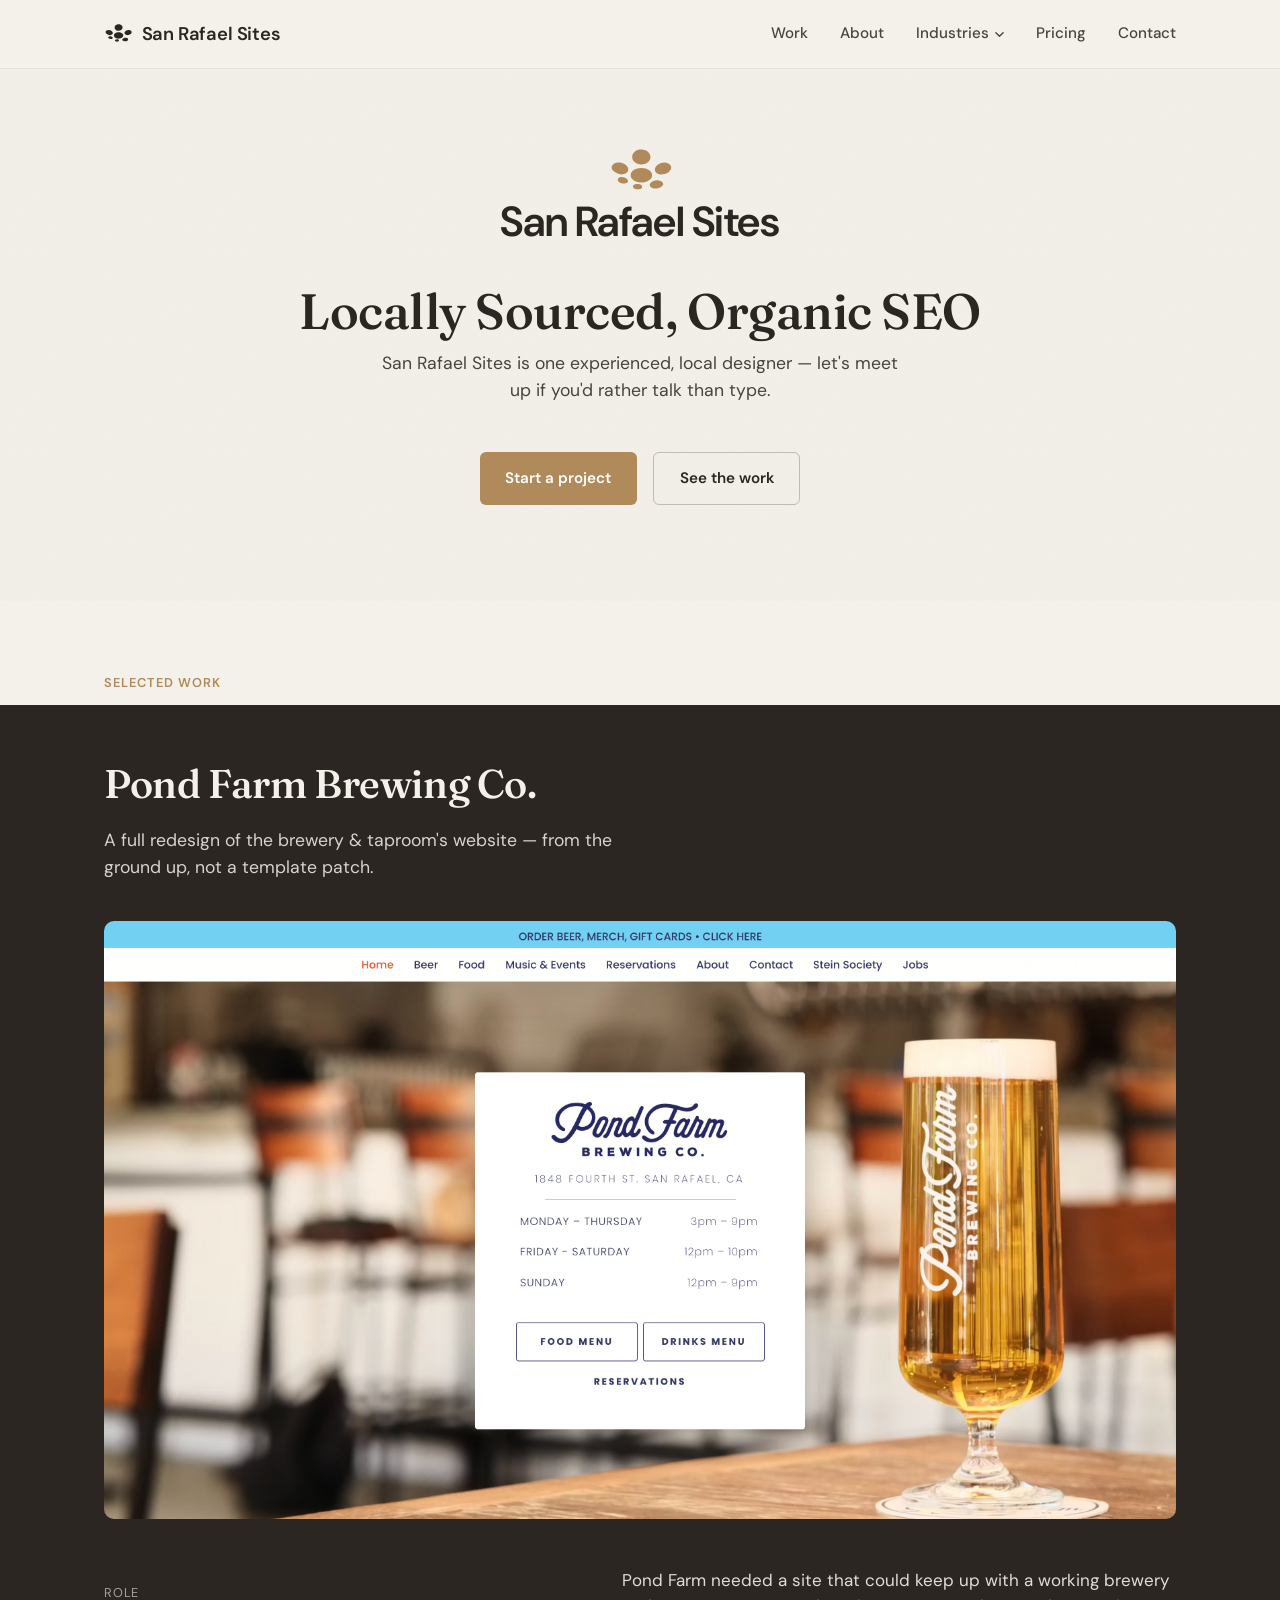
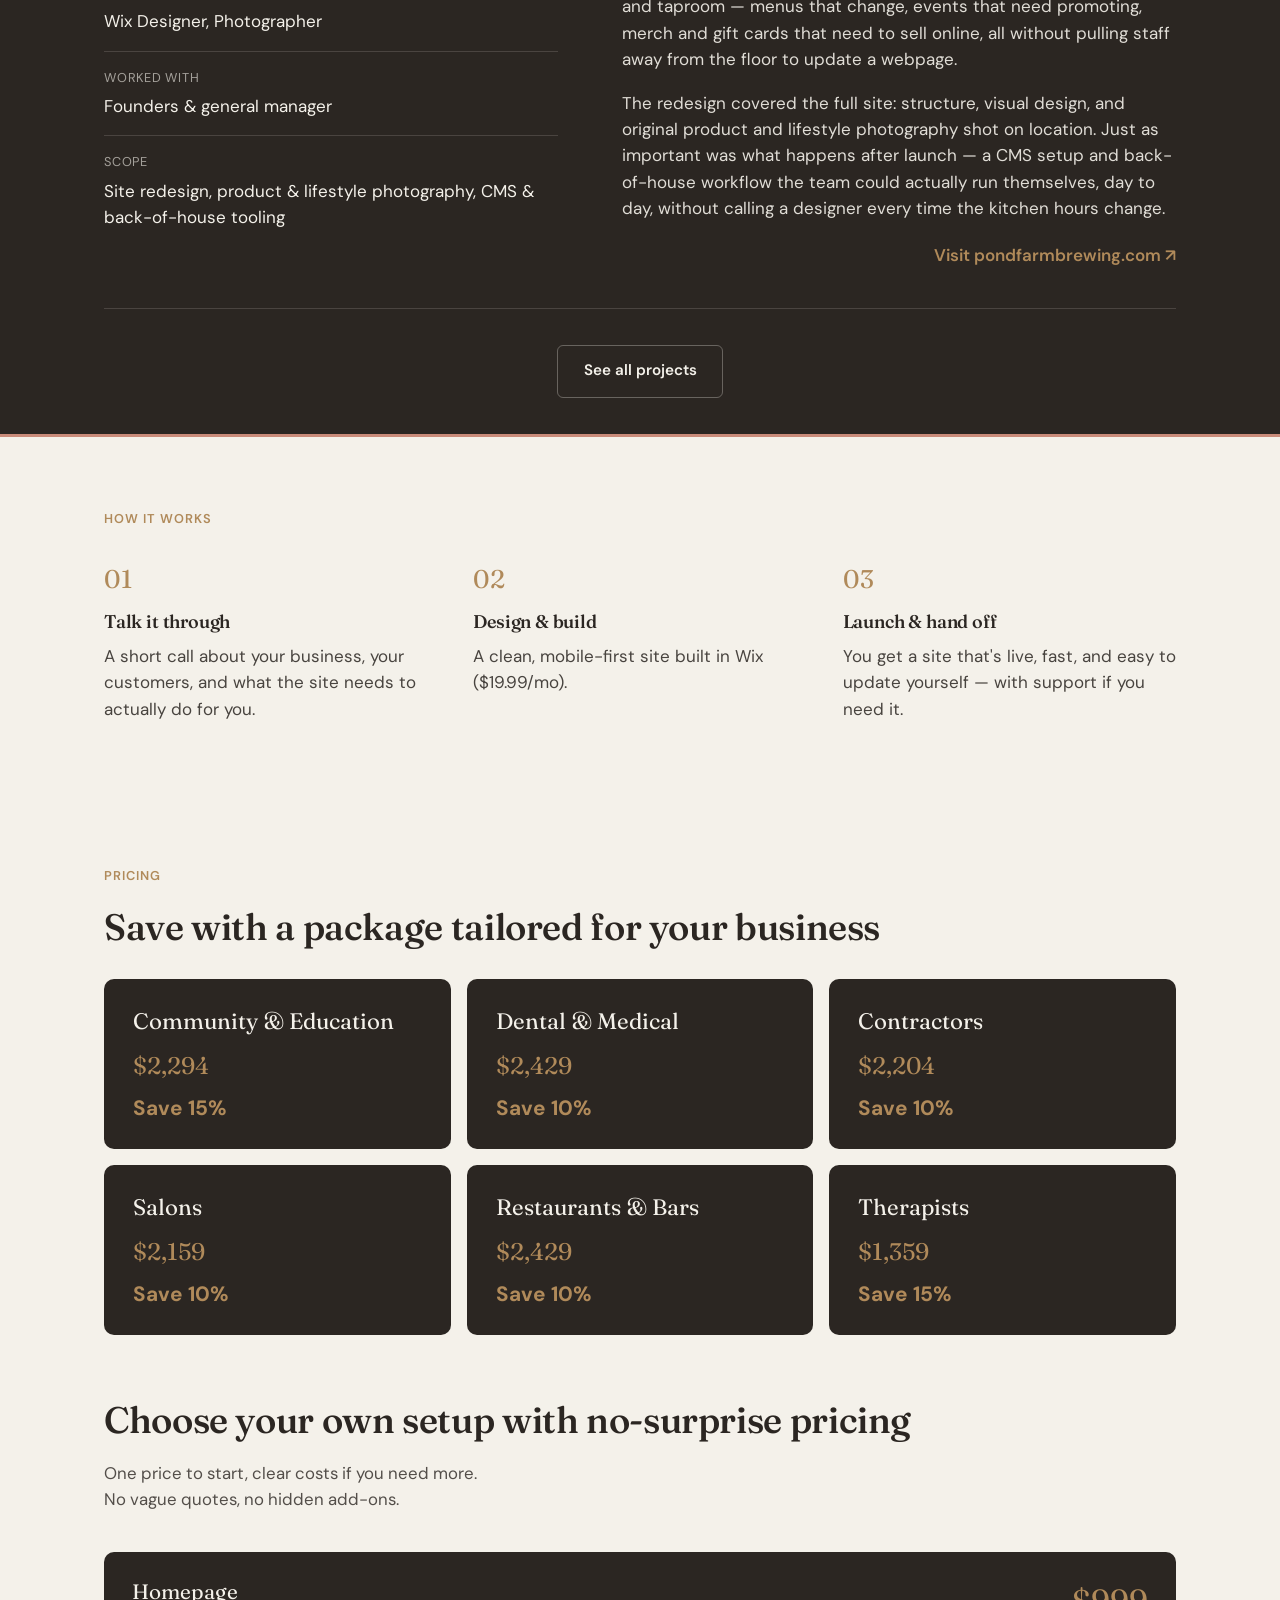
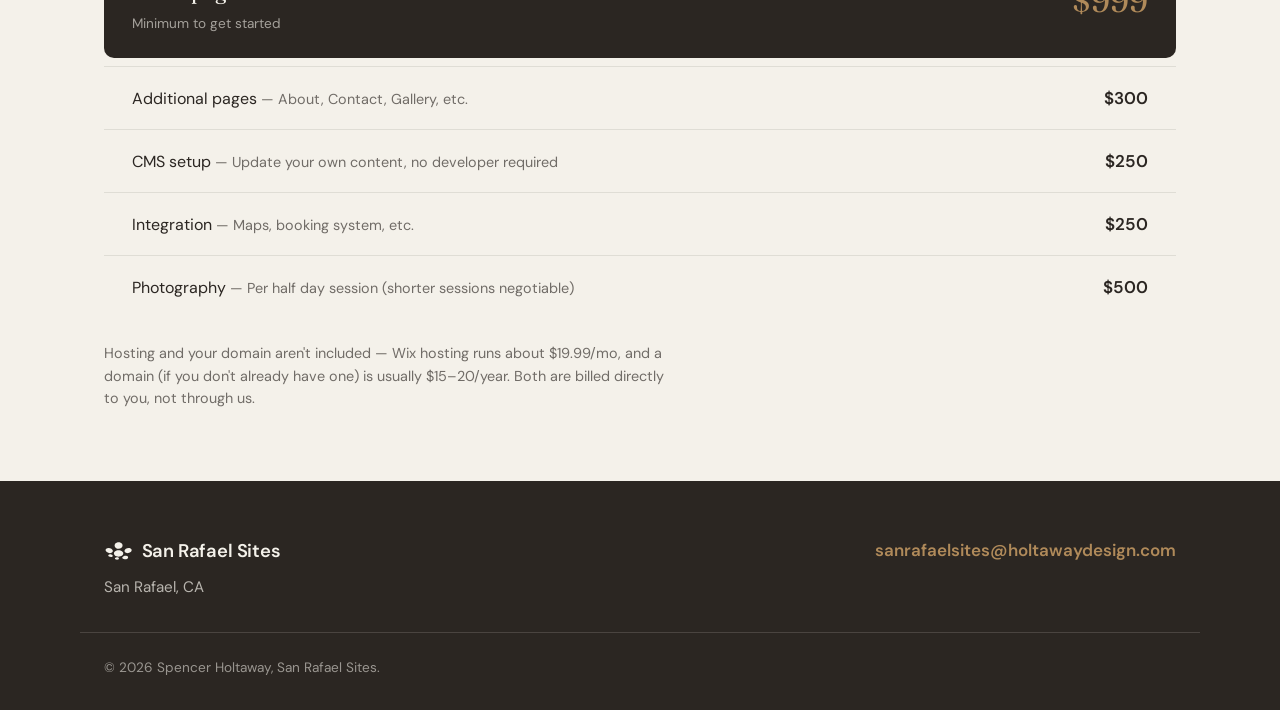
==== commit ce1c4b19: "Update homepage title, add subtle scroll-reveal animations Co-Authored-By: Claude Sonnet 5 <noreply@" ====
--- a/index.html
+++ b/index.html
@@ -12,7 +12,7 @@
 
   <meta charset="UTF-8">
   <meta name="viewport" content="width=device-width, initial-scale=1.0">
-  <title>San Rafael Sites — Websites for local businesses in San Rafael &amp; the Bay Area</title>
+  <title>San Rafael Web Design & Wix Developer | San Rafael Sites</title>
   <meta name="description" content="San Rafael Sites builds clean, credible websites for small businesses in San Rafael and across the Bay Area. Wix and Framer builds, done right.">
   <link rel="canonical" href="https://www.sanrafaelsites.com/">
   <link rel="icon" type="image/svg+xml" href="/assets/img/favicon.svg">
--- a/styles.css
+++ b/styles.css
@@ -314,7 +314,7 @@
   opacity: 0.85;
 }
 .hero__actions {
-  margin-top: 2.25rem;
+  margin-top: 3rem;
   display: flex;
   gap: 1rem;
   flex-wrap: wrap;
@@ -1073,3 +1073,32 @@
     gap: 3rem;
   }
 }
+
+/* ---------- Scroll reveal ---------- */
+@media (prefers-reduced-motion: no-preference) {
+  .reveal {
+    opacity: 0;
+    transform: translateY(28px);
+    transition: opacity 0.7s cubic-bezier(0.16, 1, 0.3, 1), transform 0.7s cubic-bezier(0.16, 1, 0.3, 1);
+  }
+  .reveal.is-visible {
+    opacity: 1;
+    transform: none;
+  }
+
+  .reveal-stagger > * {
+    opacity: 0;
+    transform: translateY(18px);
+    transition: opacity 0.6s ease, transform 0.6s ease;
+  }
+  .reveal-stagger.is-visible > * {
+    opacity: 1;
+    transform: none;
+  }
+  .reveal-stagger.is-visible > *:nth-child(1) { transition-delay: 0.04s; }
+  .reveal-stagger.is-visible > *:nth-child(2) { transition-delay: 0.1s; }
+  .reveal-stagger.is-visible > *:nth-child(3) { transition-delay: 0.16s; }
+  .reveal-stagger.is-visible > *:nth-child(4) { transition-delay: 0.22s; }
+  .reveal-stagger.is-visible > *:nth-child(5) { transition-delay: 0.28s; }
+  .reveal-stagger.is-visible > *:nth-child(n+6) { transition-delay: 0.32s; }
+}
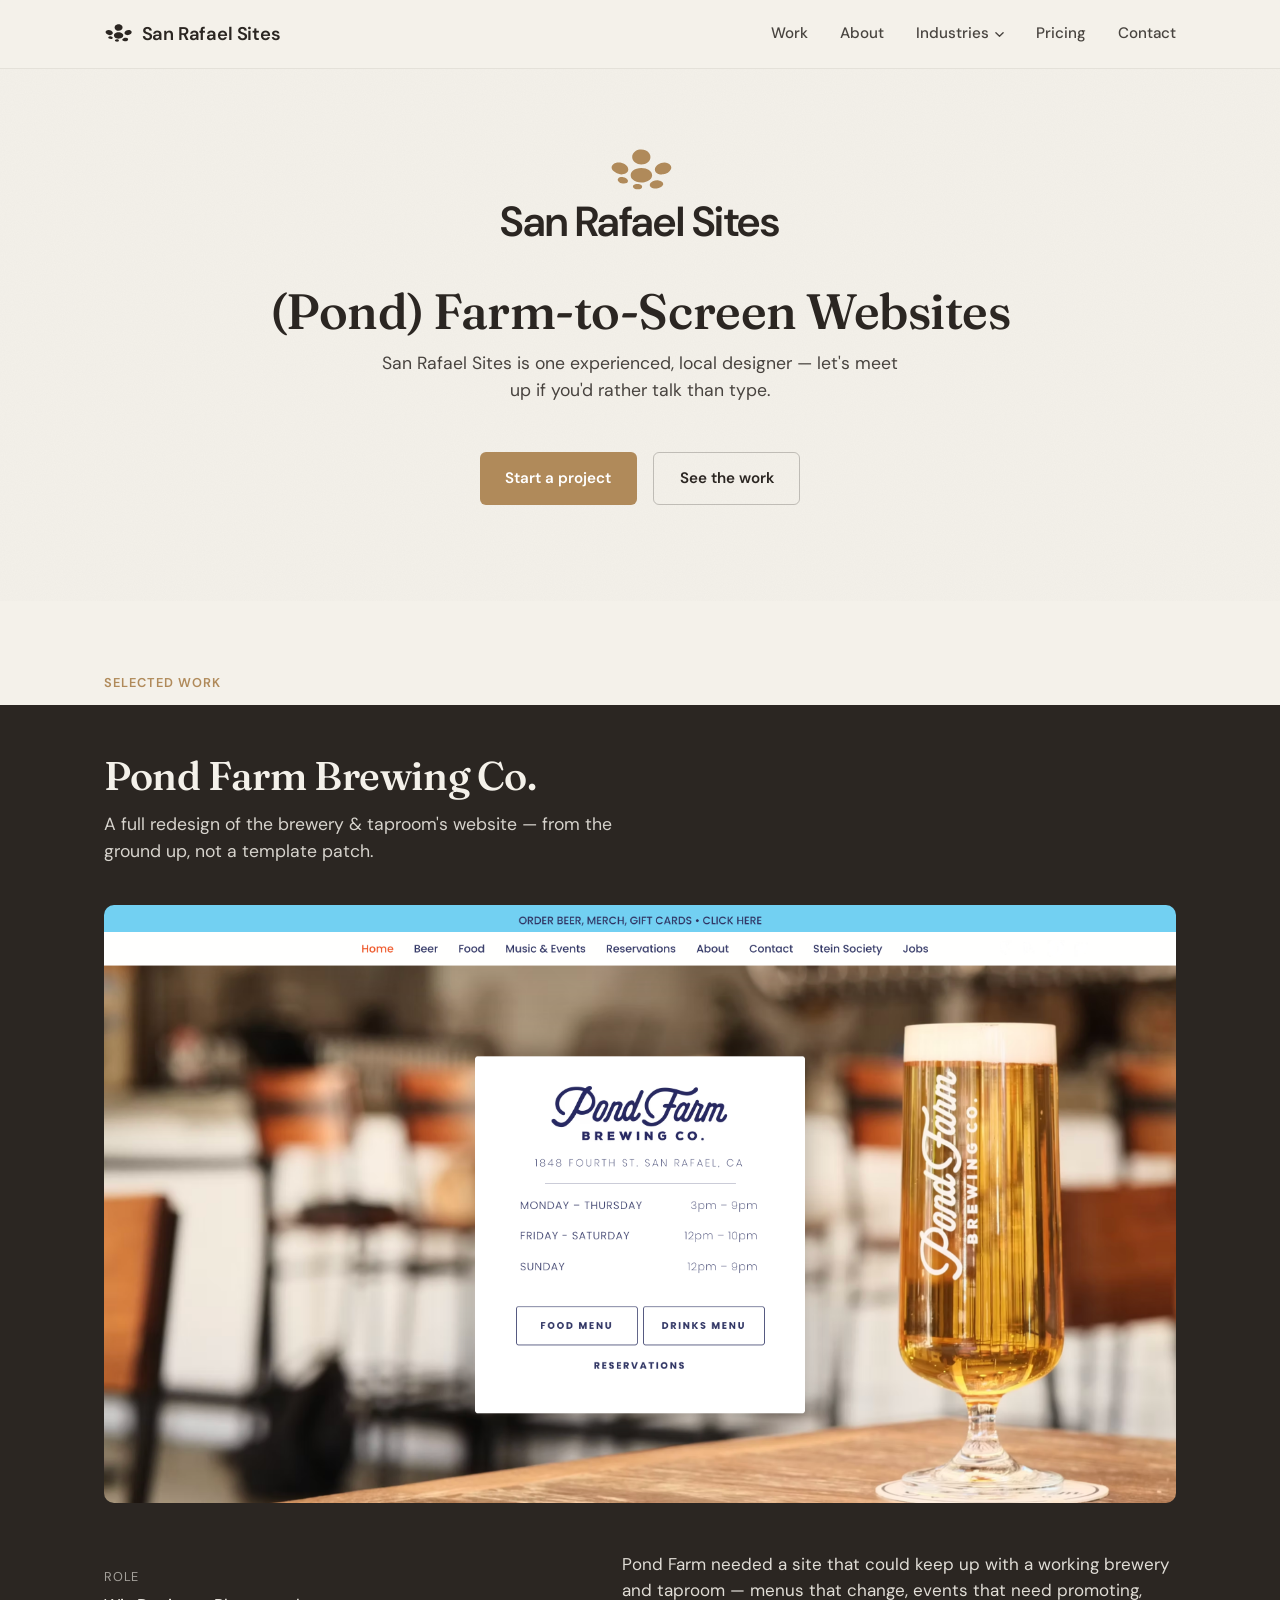
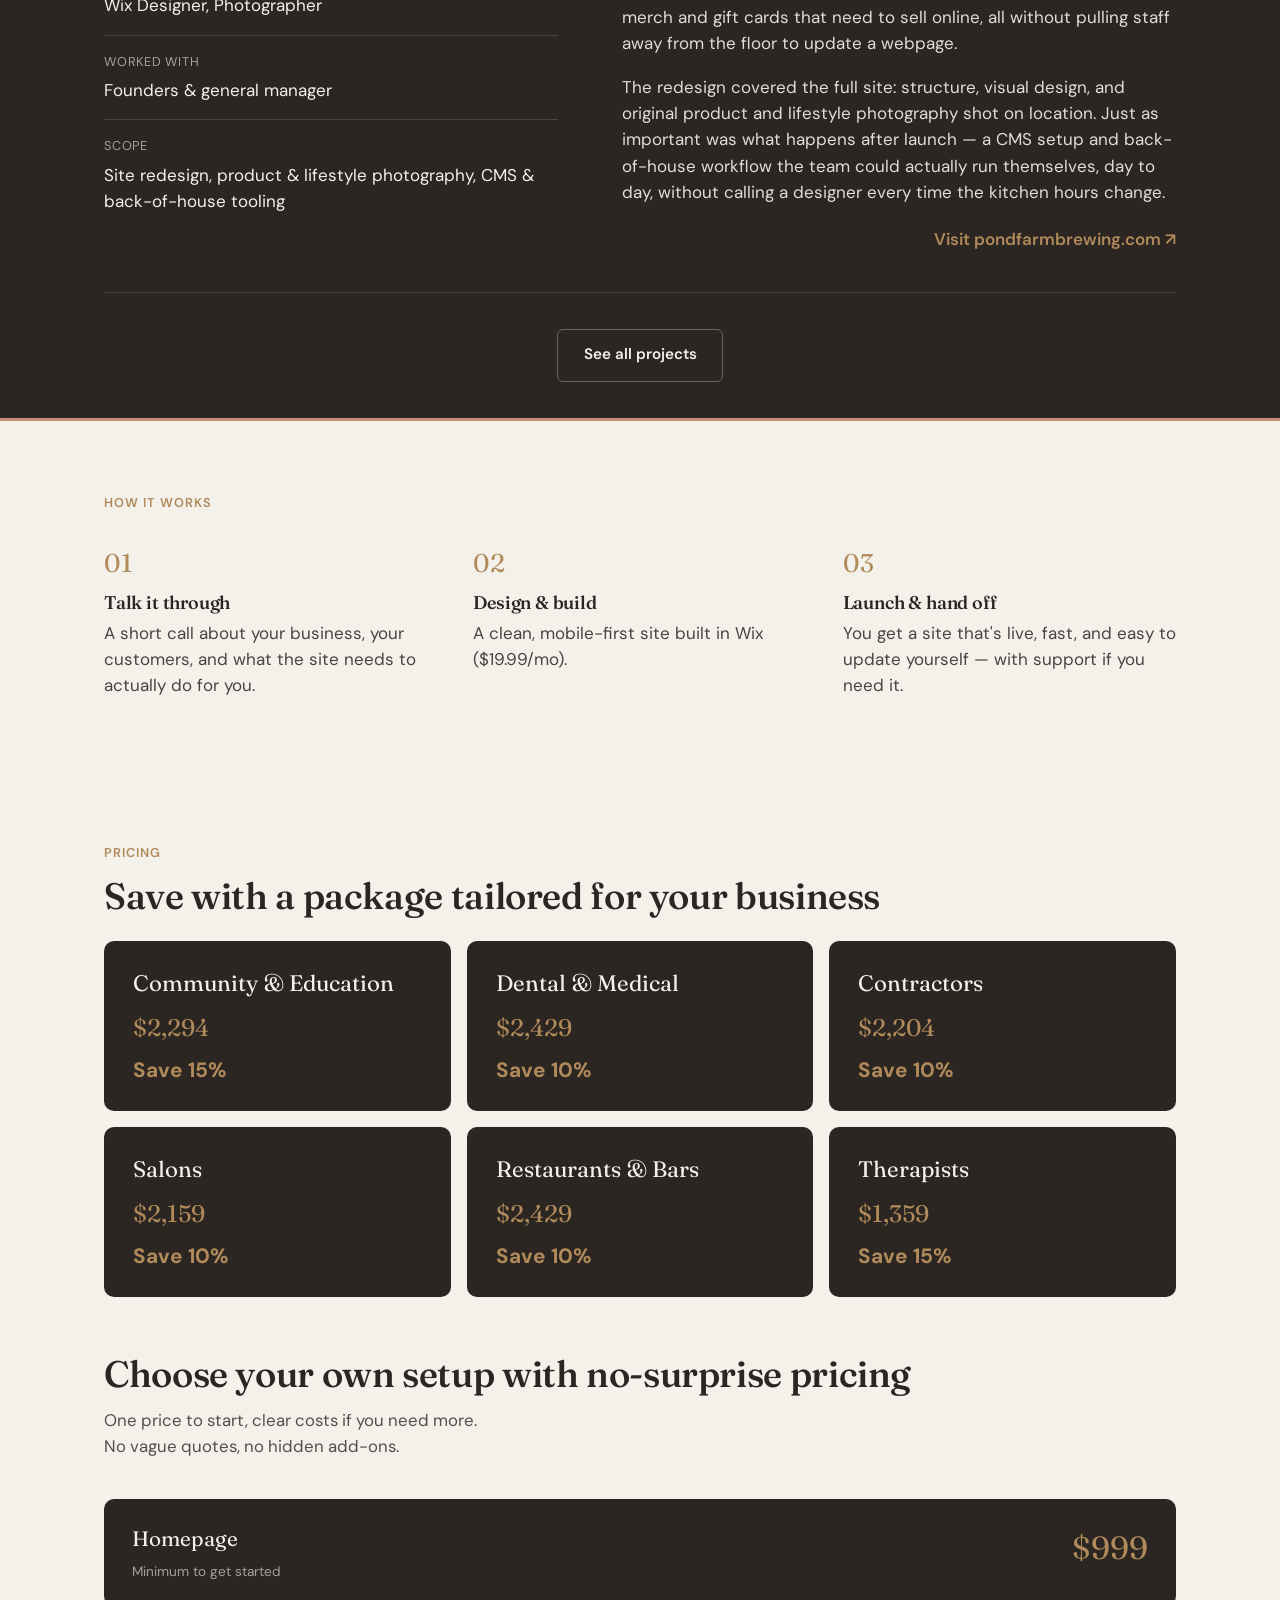
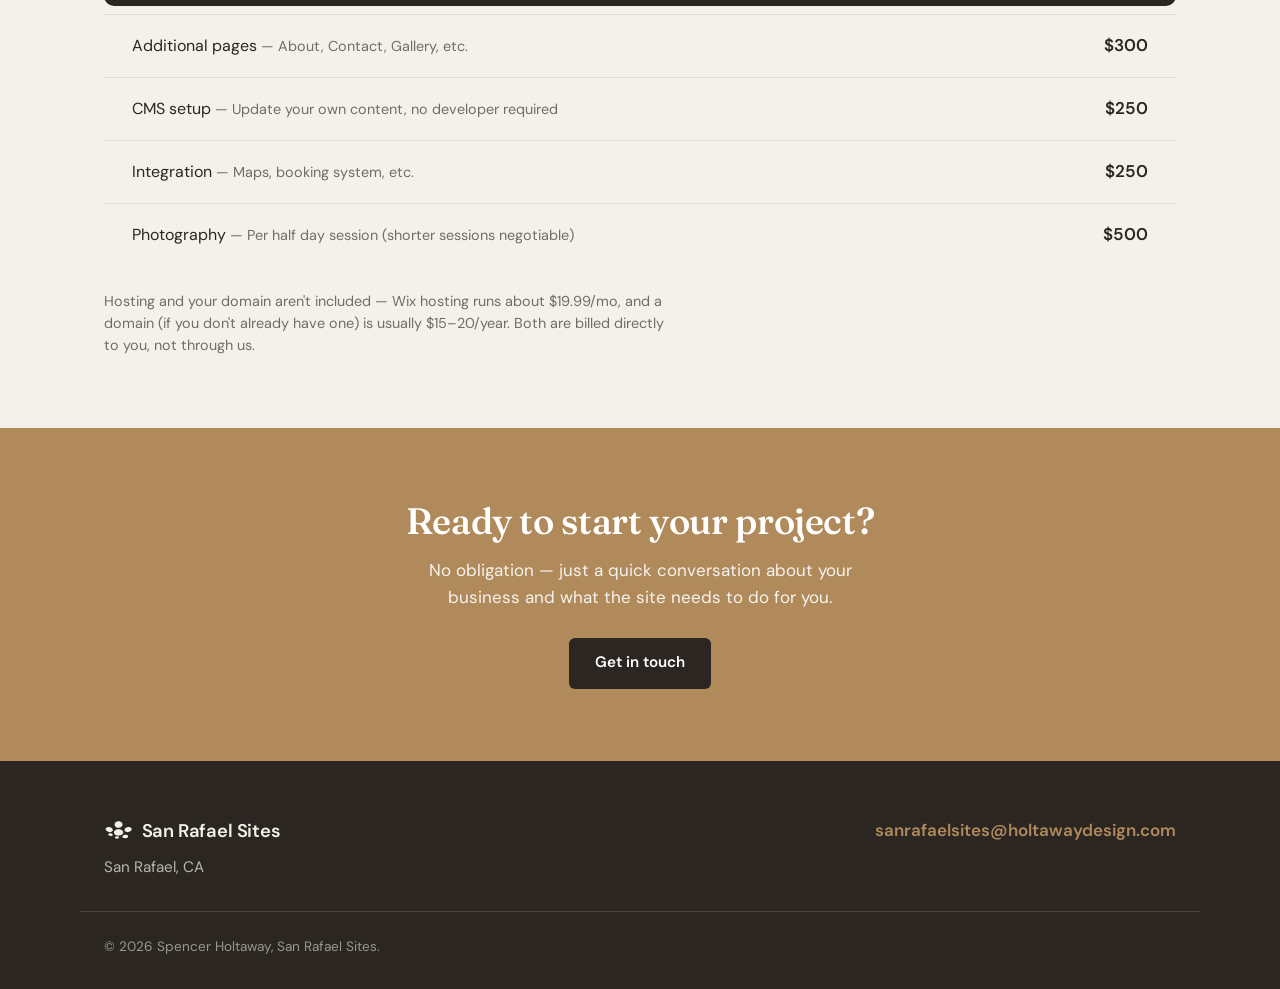
==== commit 4866a44e: "Add Wix Tune-Up page, scroll-reveal polish across industry pages New /wix-tune-ups/ page (design cle" ====
--- a/index.html
+++ b/index.html
@@ -266,40 +266,50 @@
         <h2 class="pricing__title">Choose your own setup with no-surprise pricing</h2>
         <p class="pricing__dek">One price to start, clear costs if you need more.<br>No vague quotes, no hidden add-ons.</p>
 
-        <div class="pricing__base">
-          <div class="pricing__base-label">
-            <span class="pricing__base-name">Homepage</span>
-            <span class="pricing__base-note">Minimum to get started</span>
-          </div>
-          <span class="pricing__base-price" data-rate="homepage">$999</span>
-        </div>
-
-        <ul class="pricing__addons">
-          <li>
-            <span class="pricing__addon-name">Additional pages <small>— About, Contact, Gallery, etc.</small></span>
-            <span class="pricing__addon-price" data-rate="page">$300</span>
-          </li>
-          <li>
-            <span class="pricing__addon-name">CMS setup <small>— Update your own content, no developer required</small></span>
-            <span class="pricing__addon-price" data-rate="cms">$250</span>
-          </li>
-          <li>
-            <span class="pricing__addon-name">Integration <small>— Maps, booking system, etc.</small></span>
-            <span class="pricing__addon-price" data-rate="integration">$250</span>
-          </li>
-          <li>
-            <span class="pricing__addon-name">Photography <small>— Per half day session (shorter sessions negotiable)</small></span>
-            <span class="pricing__addon-price" data-rate="photography">$500</span>
-          </li>
-        </ul>
+        <div class="pricing__breakdown-sequence">
+          <div class="pricing__base">
+            <div class="pricing__base-label">
+              <span class="pricing__base-name">Homepage</span>
+              <span class="pricing__base-note">Minimum to get started</span>
+            </div>
+            <span class="pricing__base-price" data-rate="homepage">$999</span>
+          </div>
+
+          <ul class="pricing__addons">
+            <li>
+              <span class="pricing__addon-name">Additional pages <small>— About, Contact, Gallery, etc.</small></span>
+              <span class="pricing__addon-price" data-rate="page">$300</span>
+            </li>
+            <li>
+              <span class="pricing__addon-name">CMS setup <small>— Update your own content, no developer required</small></span>
+              <span class="pricing__addon-price" data-rate="cms">$250</span>
+            </li>
+            <li>
+              <span class="pricing__addon-name">Integration <small>— Maps, booking system, etc.</small></span>
+              <span class="pricing__addon-price" data-rate="integration">$250</span>
+            </li>
+            <li>
+              <span class="pricing__addon-name">Photography <small>— Per half day session (shorter sessions negotiable)</small></span>
+              <span class="pricing__addon-price" data-rate="photography">$500</span>
+            </li>
+          </ul>
+        </div>
 
         <p class="pricing__hosting-note">Hosting and your domain aren't included — Wix hosting runs about $19.99/mo, and a domain (if you don't already have one) is usually $15–20/year. Both are billed directly to you, not through us.</p>
       </div>
     </section>
 
+    <section class="industry-cta" id="contact">
+      <div class="wrap industry-cta__inner">
+        <h2>Ready to start your project?</h2>
+        <p>No obligation — just a quick conversation about your business and what the site needs to do for you.</p>
+        <a class="btn btn--primary" href="mailto:sanrafaelsites@holtawaydesign.com?subject=Interested%20in%20starting%20a%20project">Get in touch</a>
+      </div>
+    </section>
+
   </main>
 
-  <footer class="footer" id="contact">
+  <footer class="footer">
     <div class="wrap footer__inner">
       <div class="footer__col">
         <a class="logo logo--row" href="#top" aria-label="San Rafael Sites">
--- a/styles.css
+++ b/styles.css
@@ -77,6 +77,7 @@
   font-variation-settings: "WONK" 0.4, "opsz" 40;
   font-weight: 550;
   letter-spacing: -0.01em;
+  line-height: 1.15;
 }
 
 .eyebrow {
@@ -465,6 +466,65 @@
 }
 .process__list p { opacity: 0.85; }
 
+/* ---------- FAQ ---------- */
+.faq {
+  padding: 4.5rem 0;
+}
+.faq__title {
+  margin-top: 0.5rem;
+  font-size: clamp(1.6rem, 3.5vw, 2rem);
+}
+.faq__list {
+  margin-top: 2rem;
+  display: flex;
+  flex-direction: column;
+  gap: 0.75rem;
+  max-width: 720px;
+}
+.faq__item {
+  border-bottom: 1px solid rgba(43, 38, 34, 0.15);
+  padding: 1.1rem 0;
+}
+.faq__item summary {
+  font-family: var(--font-head);
+  font-size: 1.1rem;
+  font-weight: 500;
+  cursor: pointer;
+  list-style: none;
+  display: flex;
+  justify-content: space-between;
+  align-items: center;
+  gap: 1rem;
+}
+.faq__item summary::-webkit-details-marker { display: none; }
+.faq__item summary::after {
+  content: "+";
+  font-family: var(--font-body);
+  font-size: 1.3rem;
+  color: var(--gold);
+  flex-shrink: 0;
+  transition: transform 0.2s ease;
+}
+.faq__item[open] summary::after {
+  transform: rotate(45deg);
+}
+.faq__item > .faq__panel {
+  display: block;
+  max-height: 0;
+  overflow: hidden;
+  opacity: 0;
+  transition: max-height 0.35s ease, opacity 0.25s ease;
+}
+.faq__item[open] > .faq__panel {
+  max-height: 20rem;
+  opacity: 1;
+}
+.faq__item p {
+  margin-top: 0.75rem;
+  opacity: 0.85;
+  max-width: 640px;
+}
+
 /* ---------- Pricing ---------- */
 .pricing {
   padding: 4.5rem 0;
@@ -534,6 +594,35 @@
   .pricing__industries-grid {
     grid-template-columns: repeat(2, 1fr);
   }
+}
+
+/* ---------- Wix tune-up pricing ---------- */
+.wix-pricing {
+  padding: 2.5rem 0 4.5rem;
+}
+.pricing__industry-note {
+  font-size: 0.9rem;
+  color: var(--off-white);
+  opacity: 0.7;
+}
+.wix-pricing__card {
+  flex-direction: row;
+  flex-wrap: wrap;
+  justify-content: space-between;
+  align-items: center;
+  gap: 1.5rem 2rem;
+}
+.wix-pricing__card:hover {
+  border-color: transparent;
+  transform: none;
+}
+.wix-pricing__info {
+  display: flex;
+  flex-direction: column;
+  gap: 0.5rem;
+}
+.wix-pricing__card .btn {
+  flex-shrink: 0;
 }
 @media (min-width: 900px) {
   .pricing__industries-grid {
@@ -1101,4 +1190,40 @@
   .reveal-stagger.is-visible > *:nth-child(4) { transition-delay: 0.22s; }
   .reveal-stagger.is-visible > *:nth-child(5) { transition-delay: 0.28s; }
   .reveal-stagger.is-visible > *:nth-child(n+6) { transition-delay: 0.32s; }
-}
+
+  /* Case study meta/body: reveal Role, Worked with, Scope, then Description in sequence */
+  .case-study__grid.reveal-sequence .case-study__meta dl > div,
+  .case-study__grid.reveal-sequence .case-study__body {
+    opacity: 0;
+    transform: translateY(18px);
+    transition: opacity 0.6s ease, transform 0.6s ease;
+  }
+  .case-study__grid.reveal-sequence.is-visible .case-study__meta dl > div,
+  .case-study__grid.reveal-sequence.is-visible .case-study__body {
+    opacity: 1;
+    transform: none;
+  }
+  .case-study__grid.reveal-sequence.is-visible .case-study__meta dl > div:nth-child(1) { transition-delay: 0.05s; }
+  .case-study__grid.reveal-sequence.is-visible .case-study__meta dl > div:nth-child(2) { transition-delay: 0.16s; }
+  .case-study__grid.reveal-sequence.is-visible .case-study__meta dl > div:nth-child(3) { transition-delay: 0.27s; }
+  .case-study__grid.reveal-sequence.is-visible .case-study__body { transition-delay: 0.38s; }
+
+  /* Pricing breakdown: reveal the base package, then each line item in order */
+  .pricing__breakdown-sequence .pricing__base,
+  .pricing__breakdown-sequence .pricing__addons > li {
+    opacity: 0;
+    transform: translateY(16px);
+    transition: opacity 0.55s ease, transform 0.55s ease;
+  }
+  .pricing__breakdown-sequence.is-visible .pricing__base,
+  .pricing__breakdown-sequence.is-visible .pricing__addons > li {
+    opacity: 1;
+    transform: none;
+  }
+  .pricing__breakdown-sequence.is-visible .pricing__base { transition-delay: 0.03s; }
+  .pricing__breakdown-sequence.is-visible .pricing__addons > li:nth-child(1) { transition-delay: 0.15s; }
+  .pricing__breakdown-sequence.is-visible .pricing__addons > li:nth-child(2) { transition-delay: 0.25s; }
+  .pricing__breakdown-sequence.is-visible .pricing__addons > li:nth-child(3) { transition-delay: 0.35s; }
+  .pricing__breakdown-sequence.is-visible .pricing__addons > li:nth-child(4) { transition-delay: 0.45s; }
+  .pricing__breakdown-sequence.is-visible .pricing__addons > li:nth-child(n+5) { transition-delay: 0.5s; }
+}
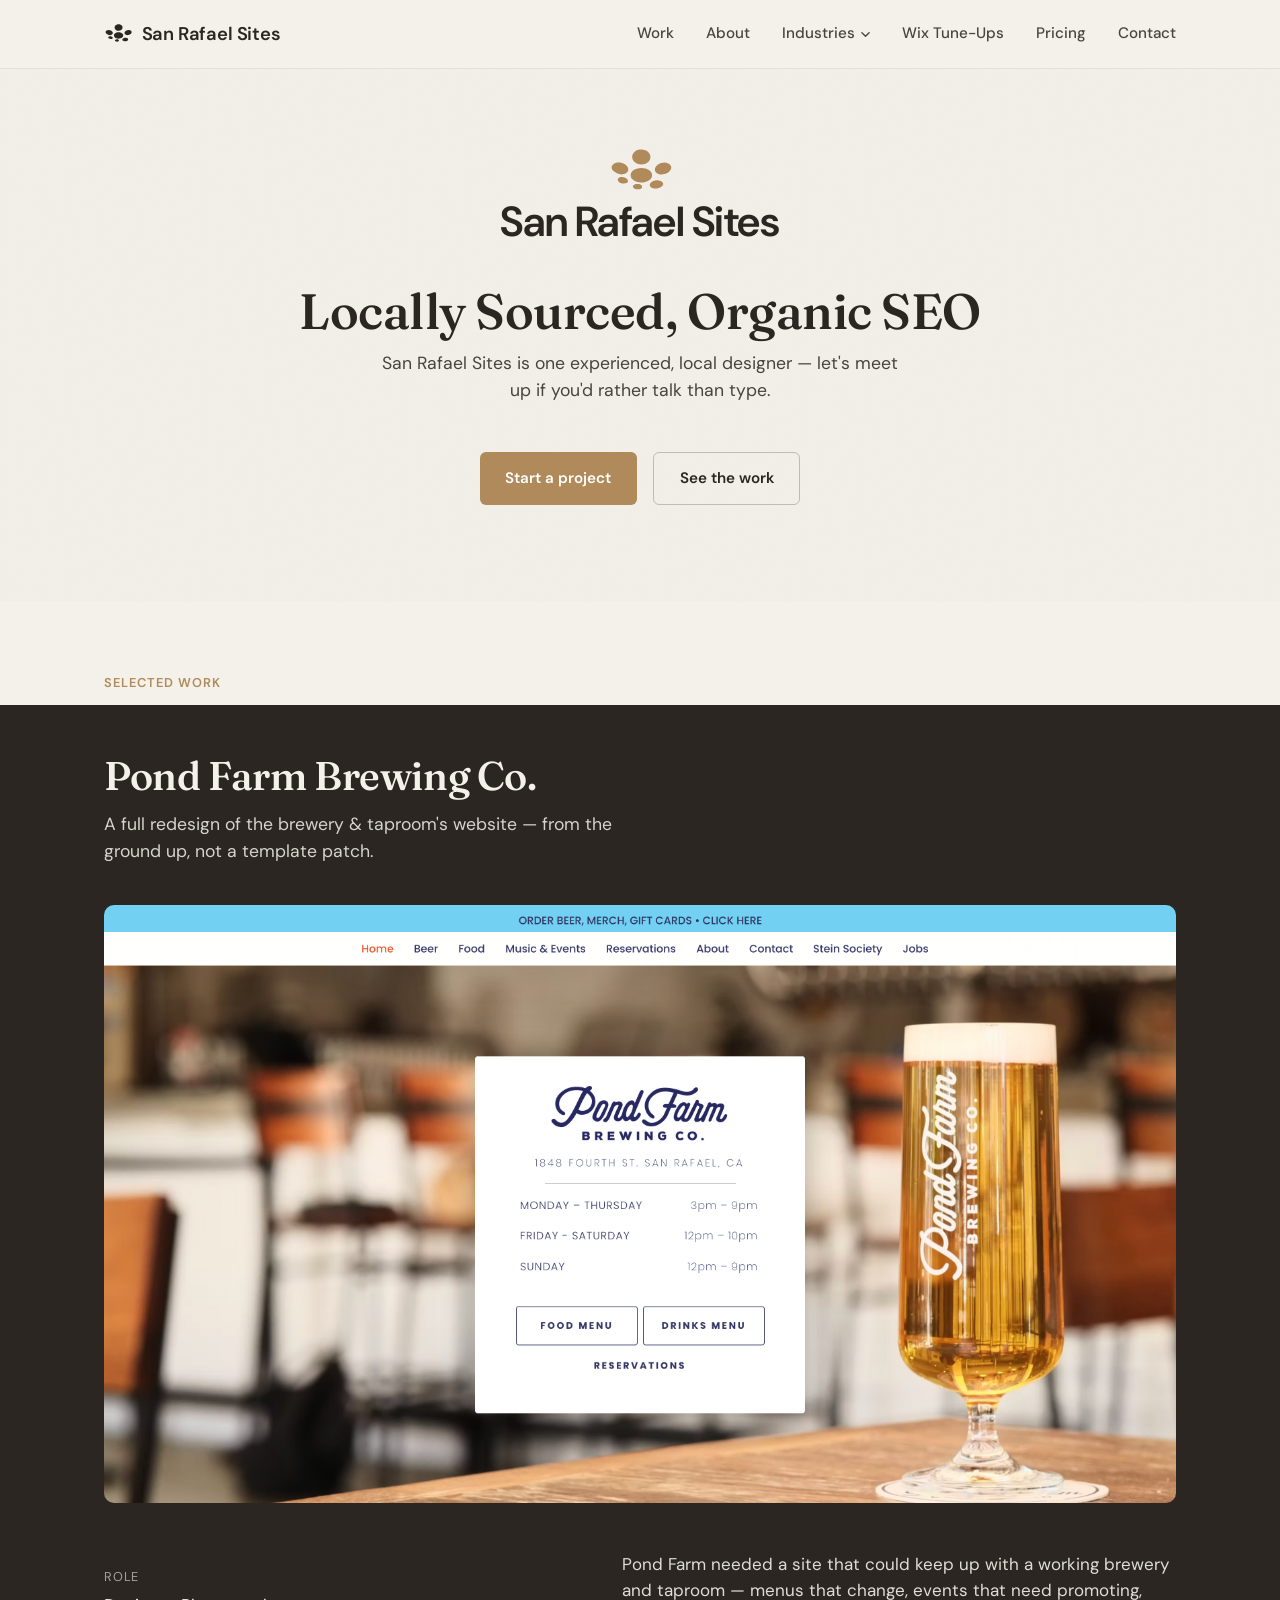
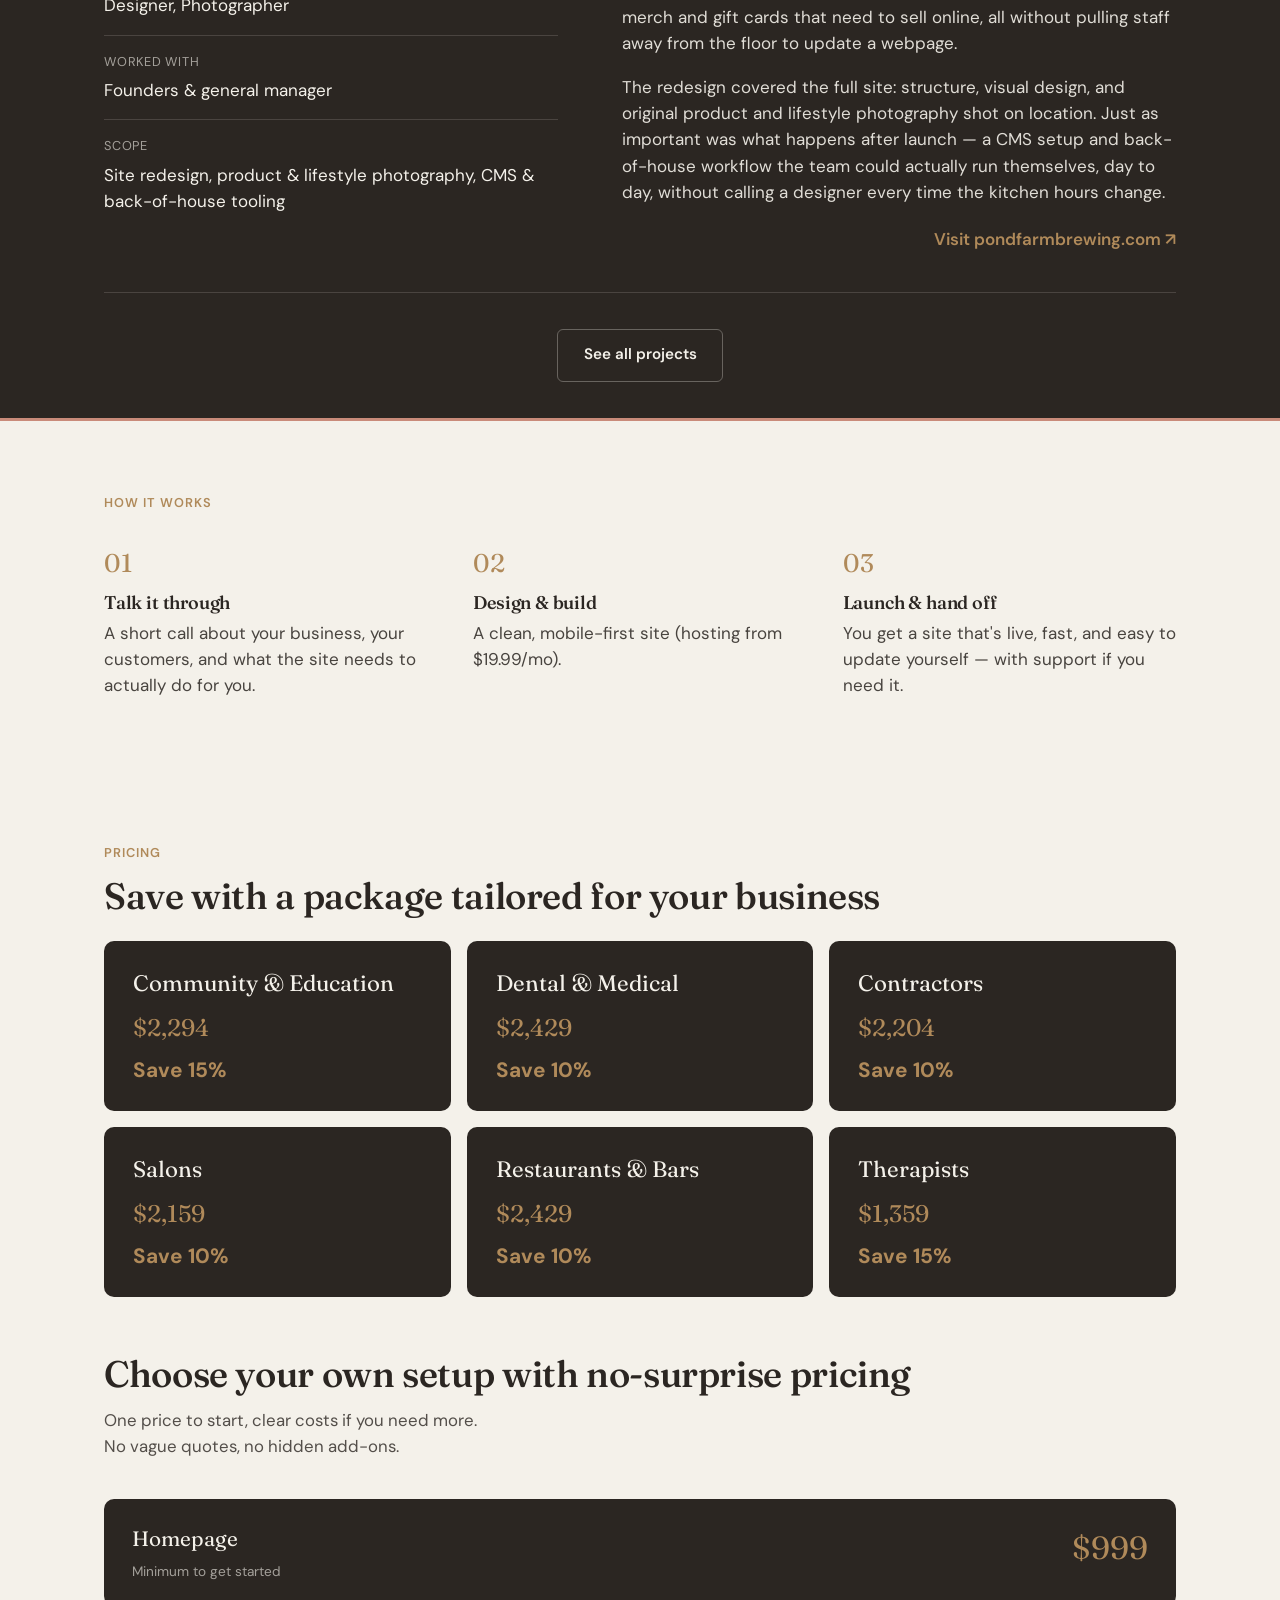
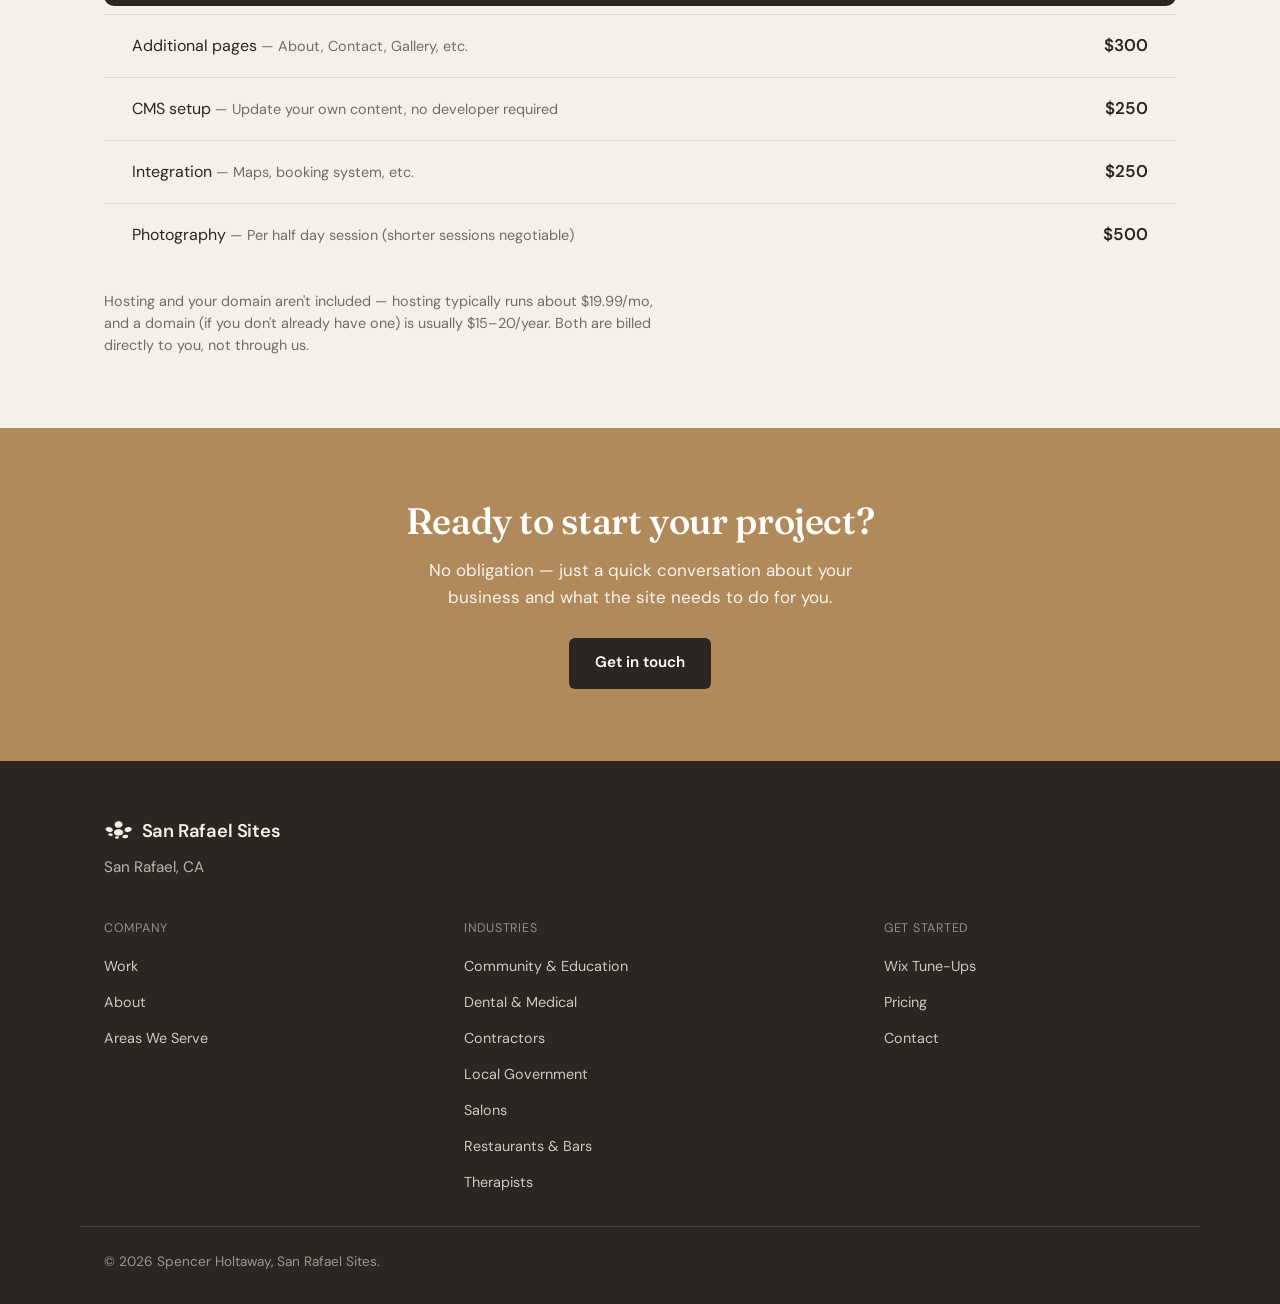
==== commit 5c55b174: "Update About page bio, add areas-we-serve and llms.txt, misc site updates Co-Authored-By: Claude Son" ====
--- a/index.html
+++ b/index.html
@@ -12,20 +12,20 @@
 
   <meta charset="UTF-8">
   <meta name="viewport" content="width=device-width, initial-scale=1.0">
-  <title>San Rafael Web Design & Wix Developer | San Rafael Sites</title>
-  <meta name="description" content="San Rafael Sites builds clean, credible websites for small businesses in San Rafael and across the Bay Area. Wix and Framer builds, done right.">
+  <title>San Rafael Web Design Studio | San Rafael Sites</title>
+  <meta name="description" content="San Rafael Sites builds clean, credible websites for small businesses in San Rafael and across the Bay Area — designed and built by one local designer, done right.">
   <link rel="canonical" href="https://www.sanrafaelsites.com/">
   <link rel="icon" type="image/svg+xml" href="/assets/img/favicon.svg">
 
   <meta property="og:type" content="website">
   <meta property="og:site_name" content="San Rafael Sites">
   <meta property="og:title" content="San Rafael Sites — Websites for local businesses in San Rafael &amp; the Bay Area">
-  <meta property="og:description" content="San Rafael Sites builds clean, credible websites for small businesses in San Rafael and across the Bay Area. Wix and Framer builds, done right.">
+  <meta property="og:description" content="San Rafael Sites builds clean, credible websites for small businesses in San Rafael and across the Bay Area — designed and built by one local designer, done right.">
   <meta property="og:url" content="https://www.sanrafaelsites.com/">
   <meta property="og:image" content="https://www.sanrafaelsites.com/assets/img/social/og-image.png">
   <meta name="twitter:card" content="summary_large_image">
   <meta name="twitter:title" content="San Rafael Sites — Websites for local businesses in San Rafael &amp; the Bay Area">
-  <meta name="twitter:description" content="San Rafael Sites builds clean, credible websites for small businesses in San Rafael and across the Bay Area. Wix and Framer builds, done right.">
+  <meta name="twitter:description" content="San Rafael Sites builds clean, credible websites for small businesses in San Rafael and across the Bay Area — designed and built by one local designer, done right.">
   <meta name="twitter:image" content="https://www.sanrafaelsites.com/assets/img/social/og-image.png">
 
   <link rel="preconnect" href="https://fonts.googleapis.com">
@@ -46,7 +46,11 @@
     "priceRange": "$$",
     "areaServed": [
       { "@type": "City", "name": "San Rafael" },
+      { "@type": "City", "name": "San Anselmo" },
+      { "@type": "City", "name": "Fairfax" },
+      { "@type": "City", "name": "Novato" },
       { "@type": "AdministrativeArea", "name": "Marin County" },
+      { "@type": "AdministrativeArea", "name": "Sonoma County" },
       { "@type": "AdministrativeArea", "name": "Bay Area" }
     ],
     "address": {
@@ -97,6 +101,7 @@
             <li><a href="/therapists/">Therapists</a></li>
           </ul>
         </div>
+        <a href="/wix-tune-ups/">Wix Tune-Ups</a>
         <a href="#pricing">Pricing</a>
         <a href="#contact">Contact</a>
       </nav>
@@ -154,7 +159,7 @@
               <dl>
                 <div>
                   <dt>Role</dt>
-                  <dd>Wix Designer, Photographer</dd>
+                  <dd>Designer, Photographer</dd>
                 </div>
                 <div>
                   <dt>Worked with</dt>
@@ -193,7 +198,7 @@
           <li>
             <span class="process__num">02</span>
             <h3>Design &amp; build</h3>
-            <p>A clean, mobile-first site built in Wix ($19.99/mo).</p>
+            <p>A clean, mobile-first site (hosting from $19.99/mo).</p>
           </li>
           <li>
             <span class="process__num">03</span>
@@ -295,7 +300,7 @@
           </ul>
         </div>
 
-        <p class="pricing__hosting-note">Hosting and your domain aren't included — Wix hosting runs about $19.99/mo, and a domain (if you don't already have one) is usually $15–20/year. Both are billed directly to you, not through us.</p>
+        <p class="pricing__hosting-note">Hosting and your domain aren't included — hosting typically runs about $19.99/mo, and a domain (if you don't already have one) is usually $15–20/year. Both are billed directly to you, not through us.</p>
       </div>
     </section>
 
@@ -319,9 +324,38 @@
         <p class="footer__location">San Rafael, CA</p>
       </div>
 
-      <div class="footer__col footer__contact">
-        <p><a href="mailto:sanrafaelsites@holtawaydesign.com">sanrafaelsites@holtawaydesign.com</a></p>
-      </div>
+      <nav class="footer__links" aria-label="Footer">
+        <div class="footer__links-col">
+          <p class="footer__links-title">Company</p>
+          <ul>
+            <li><a href="/work/">Work</a></li>
+            <li><a href="/about/">About</a></li>
+            <li><a href="/areas-we-serve/">Areas We Serve</a></li>
+          </ul>
+        </div>
+
+        <div class="footer__links-col">
+          <p class="footer__links-title">Industries</p>
+          <ul>
+            <li><a href="/community-education/">Community &amp; Education</a></li>
+            <li><a href="/dental-medical/">Dental &amp; Medical</a></li>
+            <li><a href="/contractors/">Contractors</a></li>
+            <li><a href="/local-government-contracts/">Local Government</a></li>
+            <li><a href="/salons/">Salons</a></li>
+            <li><a href="/restaurants/">Restaurants &amp; Bars</a></li>
+            <li><a href="/therapists/">Therapists</a></li>
+          </ul>
+        </div>
+
+        <div class="footer__links-col">
+          <p class="footer__links-title">Get Started</p>
+          <ul>
+            <li><a href="/wix-tune-ups/">Wix Tune-Ups</a></li>
+            <li><a href="#pricing">Pricing</a></li>
+            <li><a href="#contact">Contact</a></li>
+          </ul>
+        </div>
+      </nav>
     </div>
     <div class="wrap">
       <p class="footer__copy">&copy; <span id="year"></span> Spencer Holtaway, San Rafael Sites.</p>
--- a/styles.css
+++ b/styles.css
@@ -822,7 +822,7 @@
 .footer__inner {
   display: flex;
   flex-direction: column;
-  gap: 1.5rem;
+  gap: 2.5rem;
   padding-bottom: 2rem;
   border-bottom: 1px solid rgba(244, 241, 234, 0.15);
 }
@@ -831,9 +831,32 @@
   opacity: 0.7;
   font-size: 0.95rem;
 }
-.footer__contact a {
-  font-weight: 600;
-  color: var(--gold);
+
+.footer__links {
+  display: grid;
+  grid-template-columns: 1fr;
+  gap: 2rem;
+}
+.footer__links-title {
+  font-size: 0.78rem;
+  text-transform: uppercase;
+  letter-spacing: 0.06em;
+  opacity: 0.5;
+  margin-bottom: 0.85rem;
+}
+.footer__links-col ul {
+  list-style: none;
+  display: flex;
+  flex-direction: column;
+  gap: 0.6rem;
+}
+.footer__links-col a {
+  font-size: 0.9rem;
+  opacity: 0.8;
+  transition: opacity 0.15s ease;
+}
+.footer__links-col a:hover {
+  opacity: 1;
 }
 .footer__copy {
   margin-top: 1.5rem;
@@ -849,6 +872,10 @@
   .process__list {
     grid-template-columns: repeat(3, 1fr);
   }
+  .footer__links {
+    grid-template-columns: repeat(3, auto);
+    gap: 2.5rem;
+  }
 }
 
 @media (min-width: 860px) {
@@ -856,14 +883,12 @@
     grid-template-columns: 0.9fr 1.1fr;
     gap: 4rem;
   }
-  .footer__inner {
-    flex-direction: row;
-    justify-content: space-between;
-    align-items: flex-start;
-  }
-}
-
-@media (max-width: 720px) {
+  .footer__links {
+    gap: 3.5rem;
+  }
+}
+
+@media (max-width: 800px) {
   .nav__links {
     position: absolute;
     top: 68px;
@@ -1024,6 +1049,9 @@
   line-height: 1.4;
   max-width: 760px;
 }
+.value-prop__text + .value-prop__text {
+  margin-top: 1.1rem;
+}
 
 /* ---------- Credibility anchor ---------- */
 .credibility-anchor {
@@ -1129,6 +1157,40 @@
   opacity: 0.7;
 }
 
+/* ---------- Areas grid ---------- */
+.areas-grid {
+  padding: 4.5rem 0;
+  border-top: 3px solid var(--pink);
+}
+.areas-grid__list {
+  margin-top: 2.25rem;
+  display: grid;
+  grid-template-columns: 1fr;
+  gap: 1.75rem;
+}
+.areas-grid__item {
+  border-top: 1px solid rgba(43, 38, 34, 0.15);
+  padding-top: 1.5rem;
+}
+.areas-grid__item h3 {
+  font-size: 1.15rem;
+  margin-bottom: 0.5rem;
+}
+.areas-grid__item p {
+  opacity: 0.85;
+}
+@media (min-width: 640px) {
+  .areas-grid__list {
+    grid-template-columns: 1fr 1fr;
+    gap: 2.5rem 2.5rem;
+  }
+}
+@media (min-width: 960px) {
+  .areas-grid__list {
+    grid-template-columns: repeat(3, 1fr);
+  }
+}
+
 /* ---------- Industry CTA ---------- */
 .industry-cta {
   background: var(--gold);
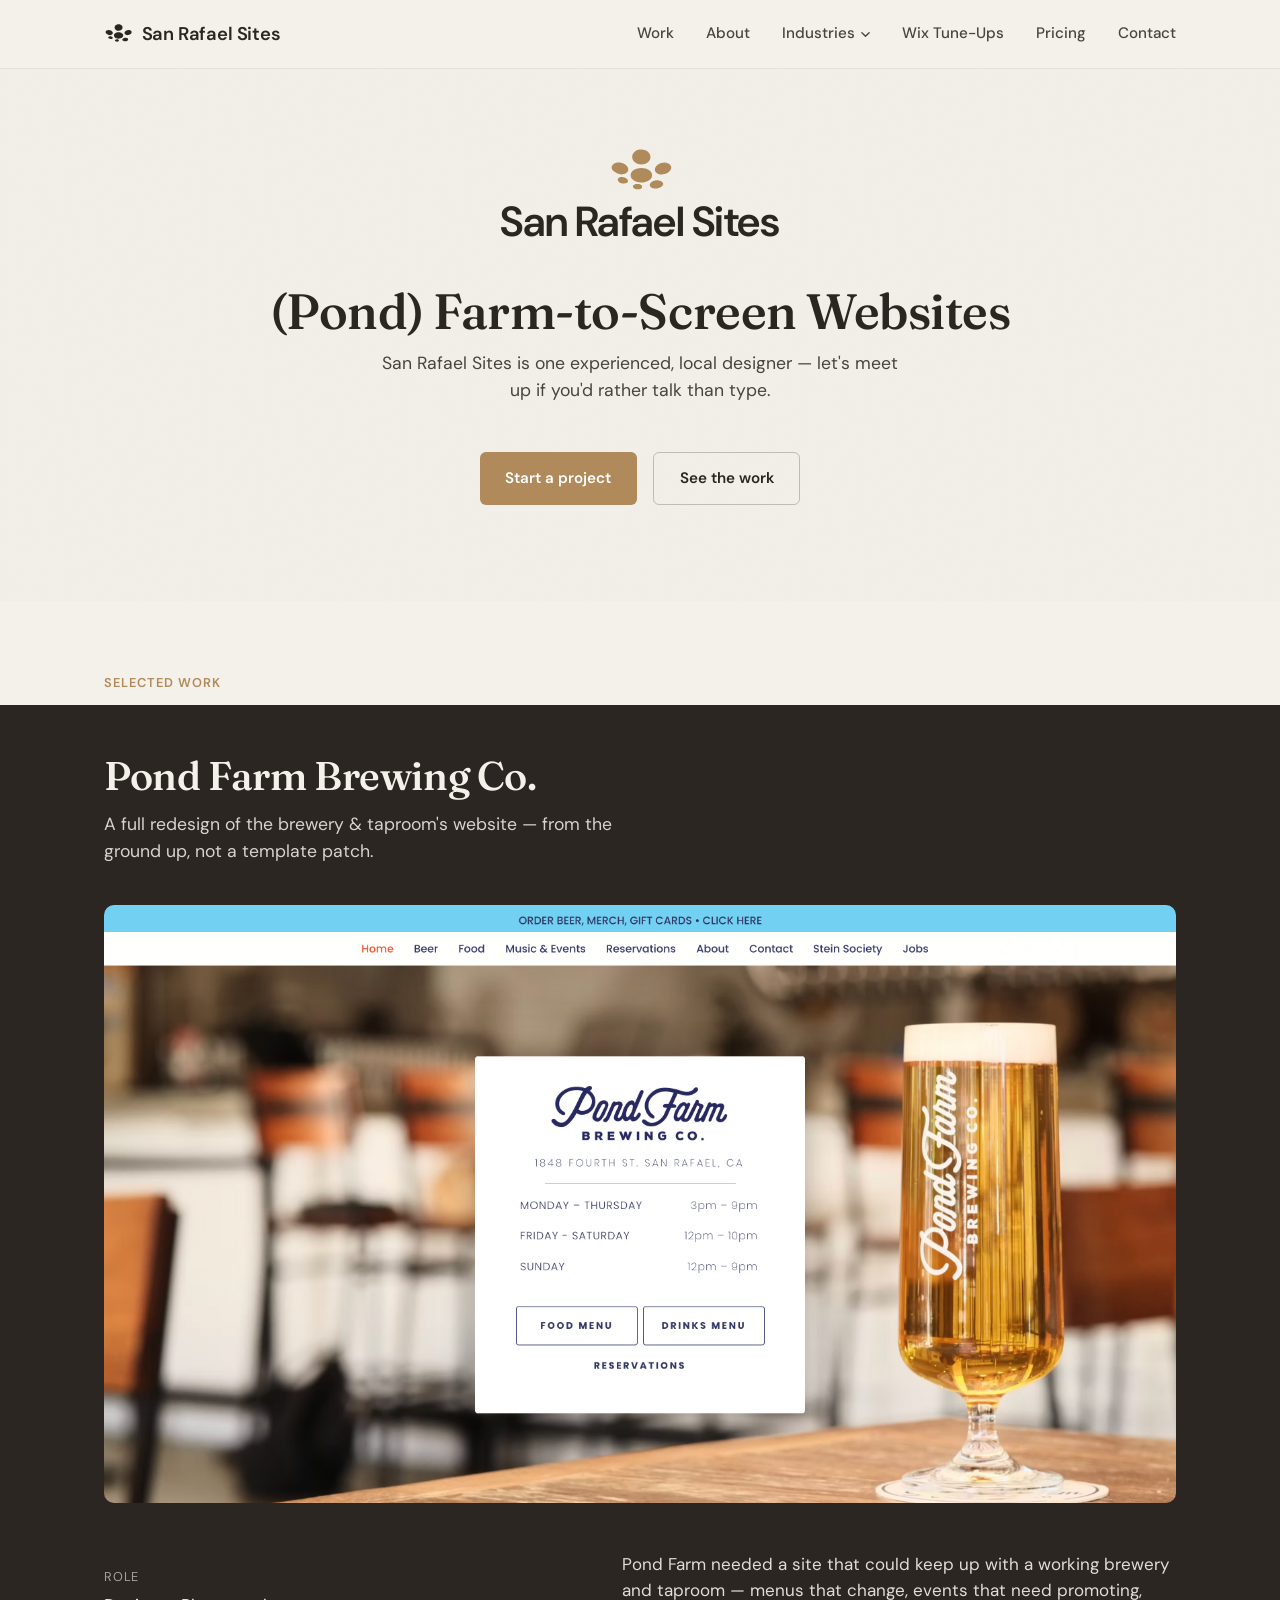
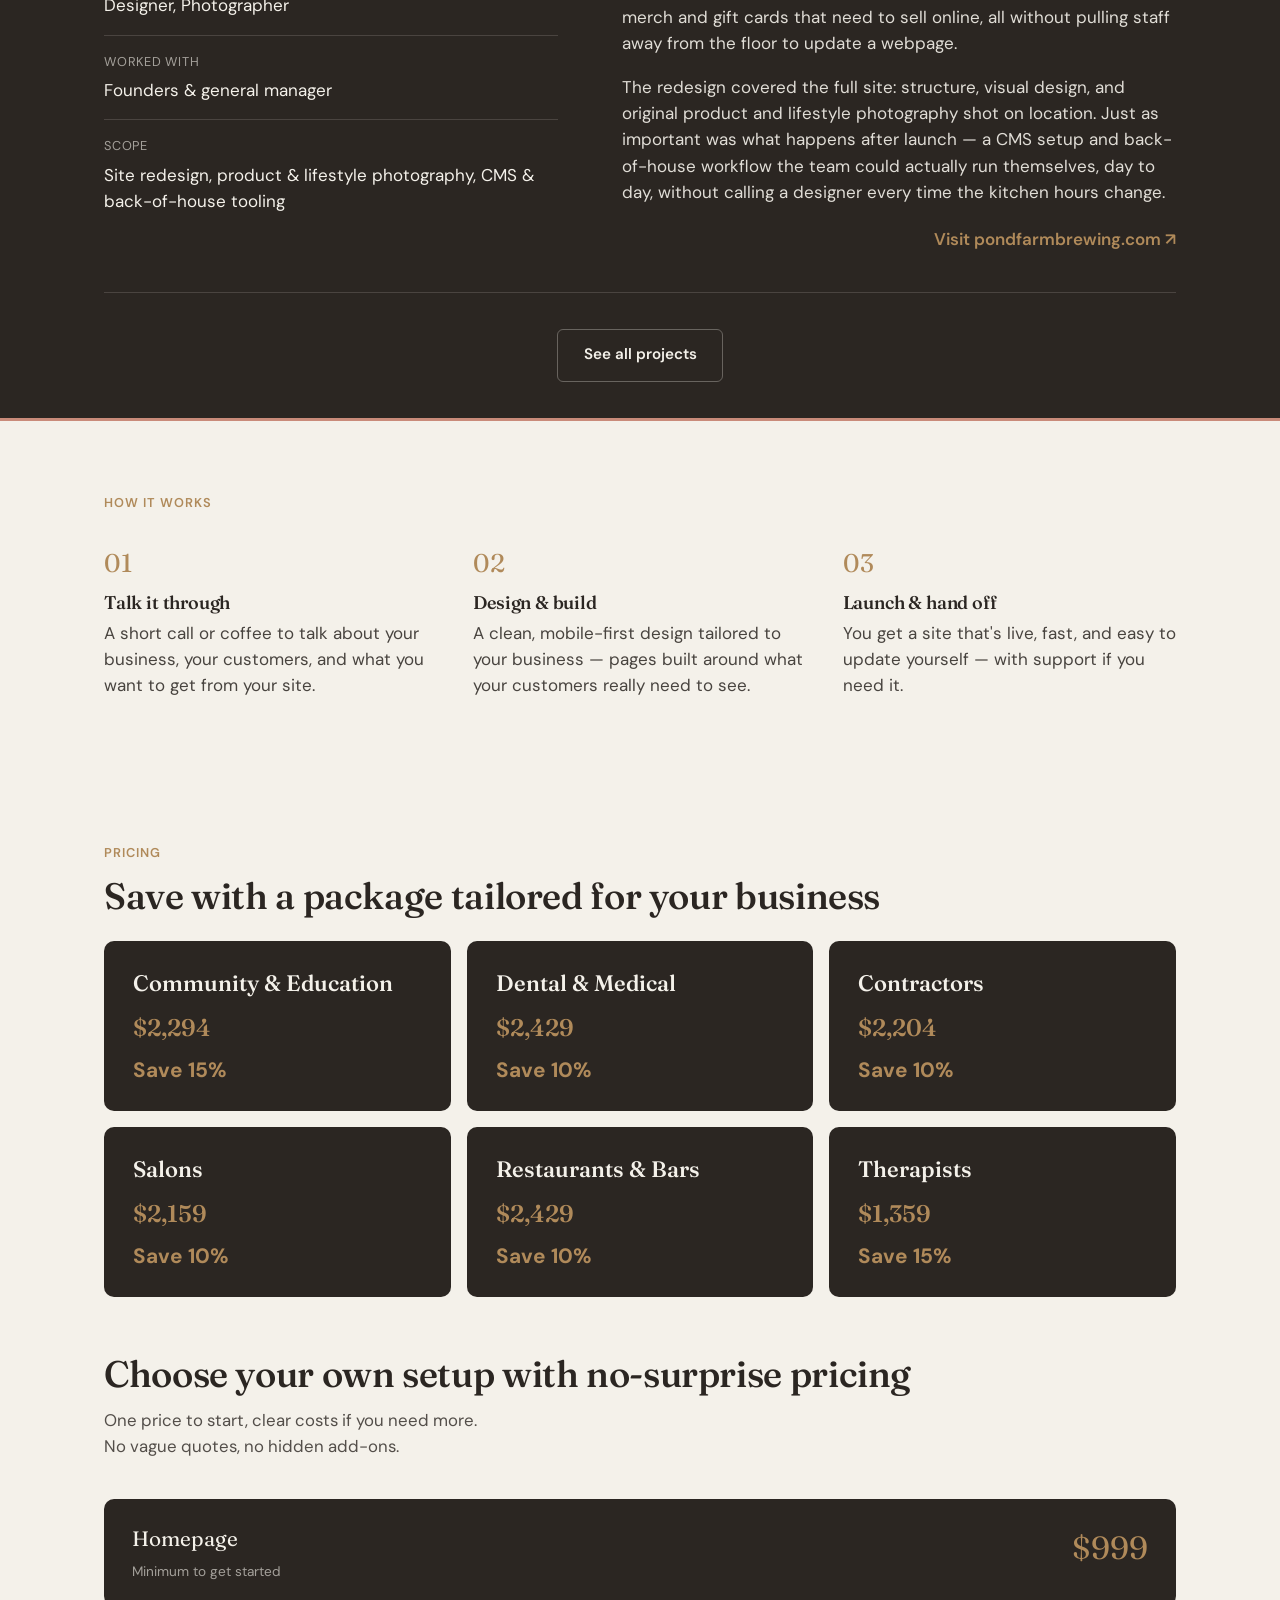
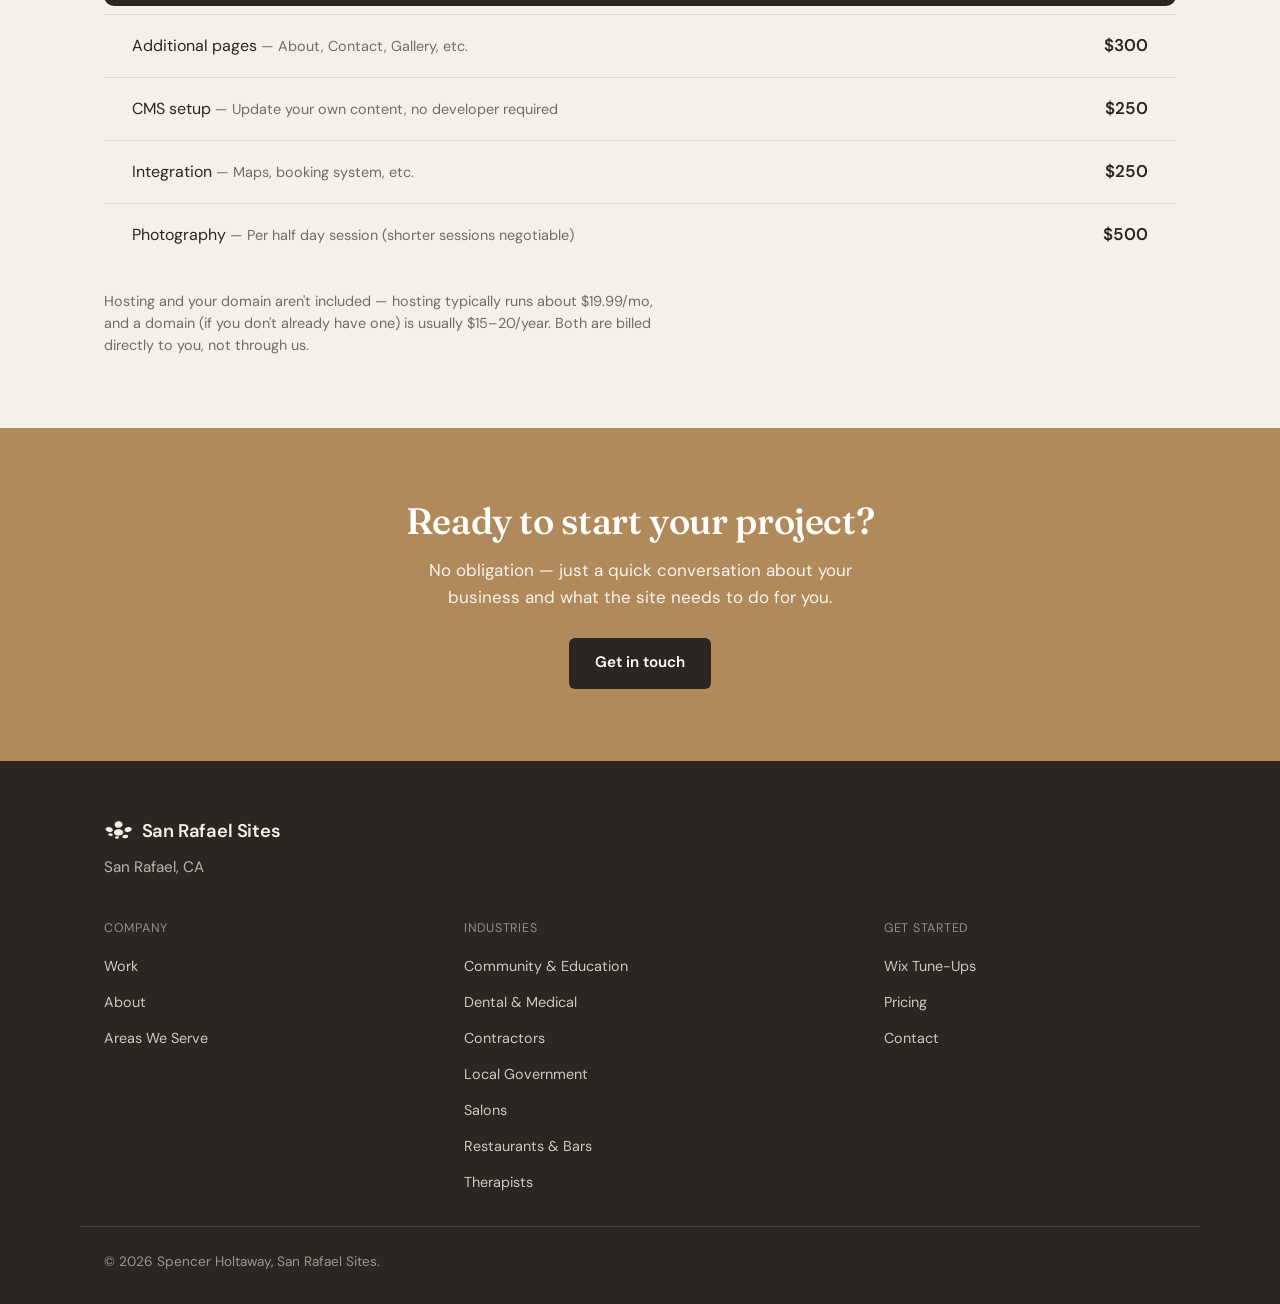
==== commit 707e4cef: "Fix ornate ampersand in pricing cards, expand how-it-works copy Co-Authored-By: Claude Sonnet 5 <nor" ====
--- a/index.html
+++ b/index.html
@@ -193,12 +193,12 @@
           <li>
             <span class="process__num">01</span>
             <h3>Talk it through</h3>
-            <p>A short call about your business, your customers, and what the site needs to actually do for you.</p>
+            <p>A short call or coffee to talk about your business, your customers, and what you want to get from your site.</p>
           </li>
           <li>
             <span class="process__num">02</span>
             <h3>Design &amp; build</h3>
-            <p>A clean, mobile-first site (hosting from $19.99/mo).</p>
+            <p>A clean, mobile-first design tailored to your business — pages built around what your customers really need to see.</p>
           </li>
           <li>
             <span class="process__num">03</span>
--- a/styles.css
+++ b/styles.css
@@ -563,11 +563,15 @@
 }
 .pricing__industry-name {
   font-family: var(--font-head);
+  font-variation-settings: "WONK" 0.4, "opsz" 40;
+  font-weight: 550;
   font-size: 1.4rem;
   color: var(--off-white);
 }
 .pricing__industry-price {
   font-family: var(--font-head);
+  font-variation-settings: "WONK" 0.4, "opsz" 40;
+  font-weight: 550;
   font-size: 1.5rem;
   color: var(--gold);
 }
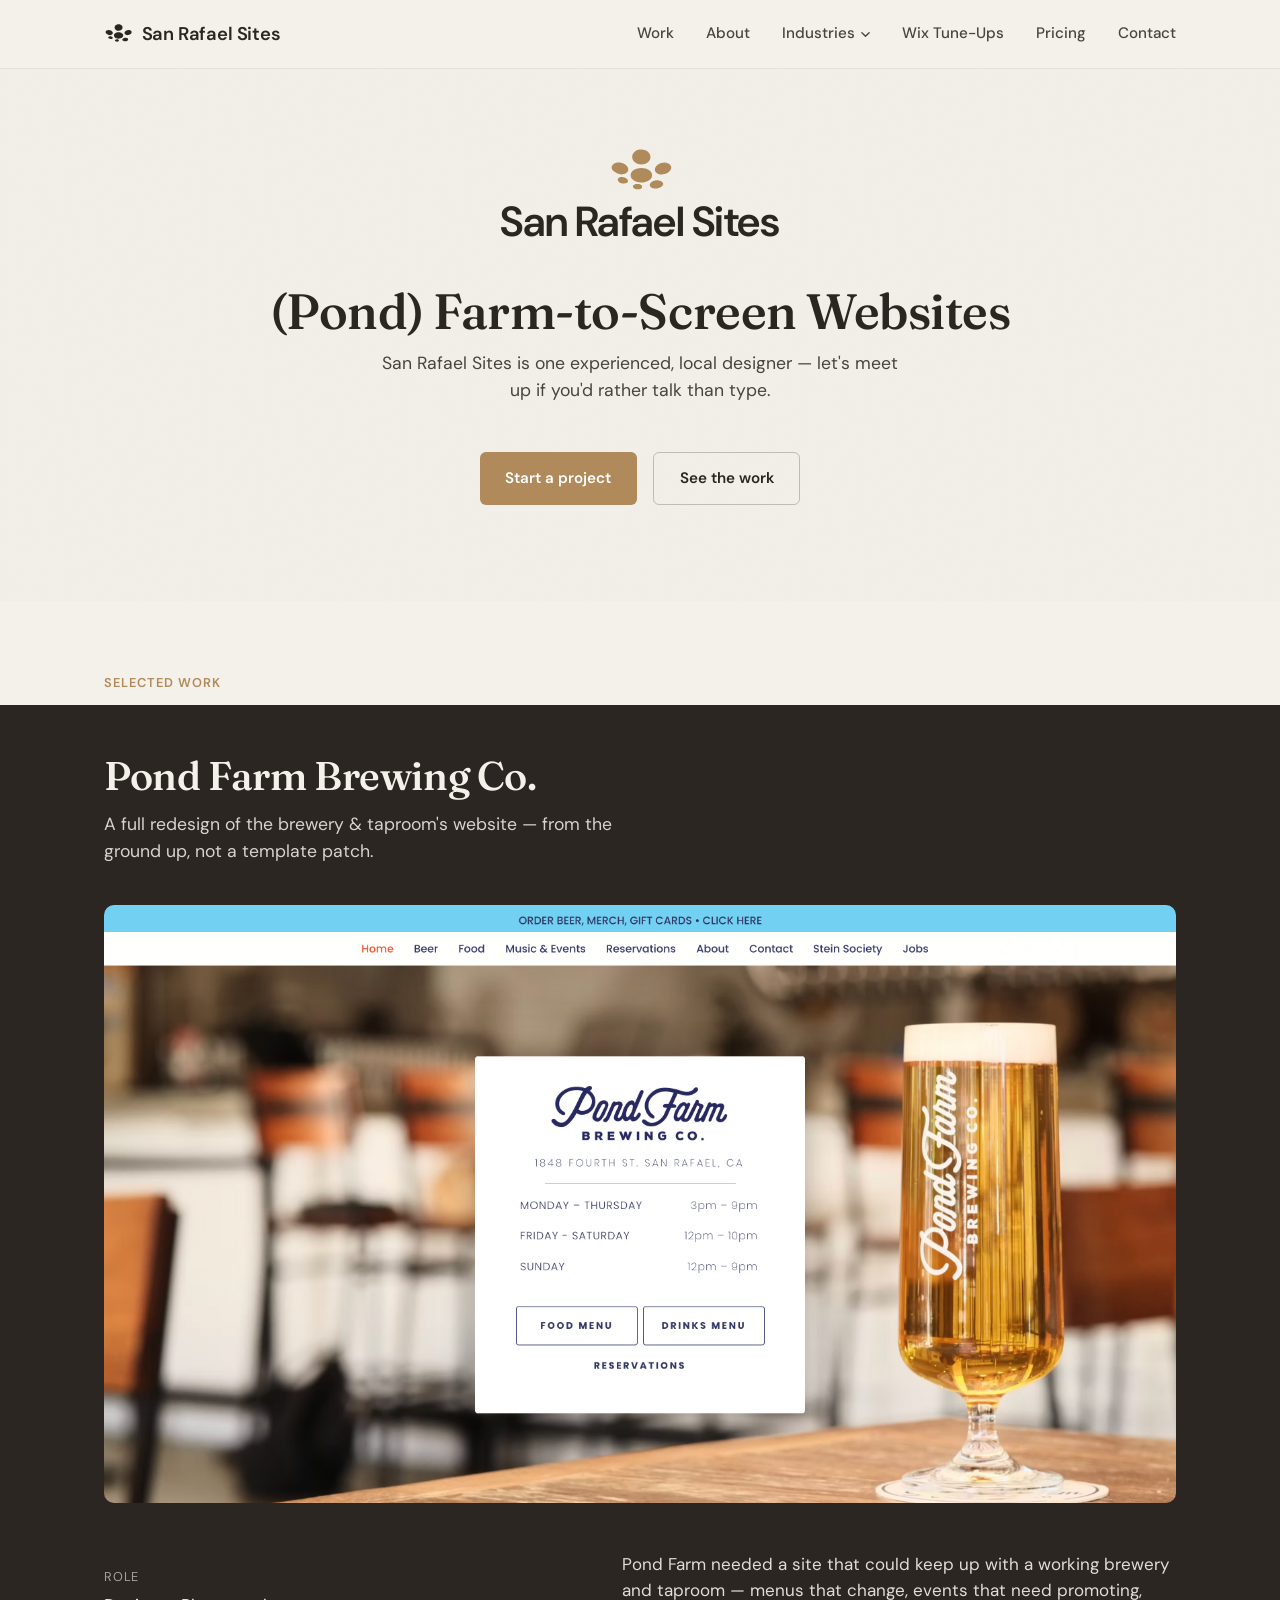
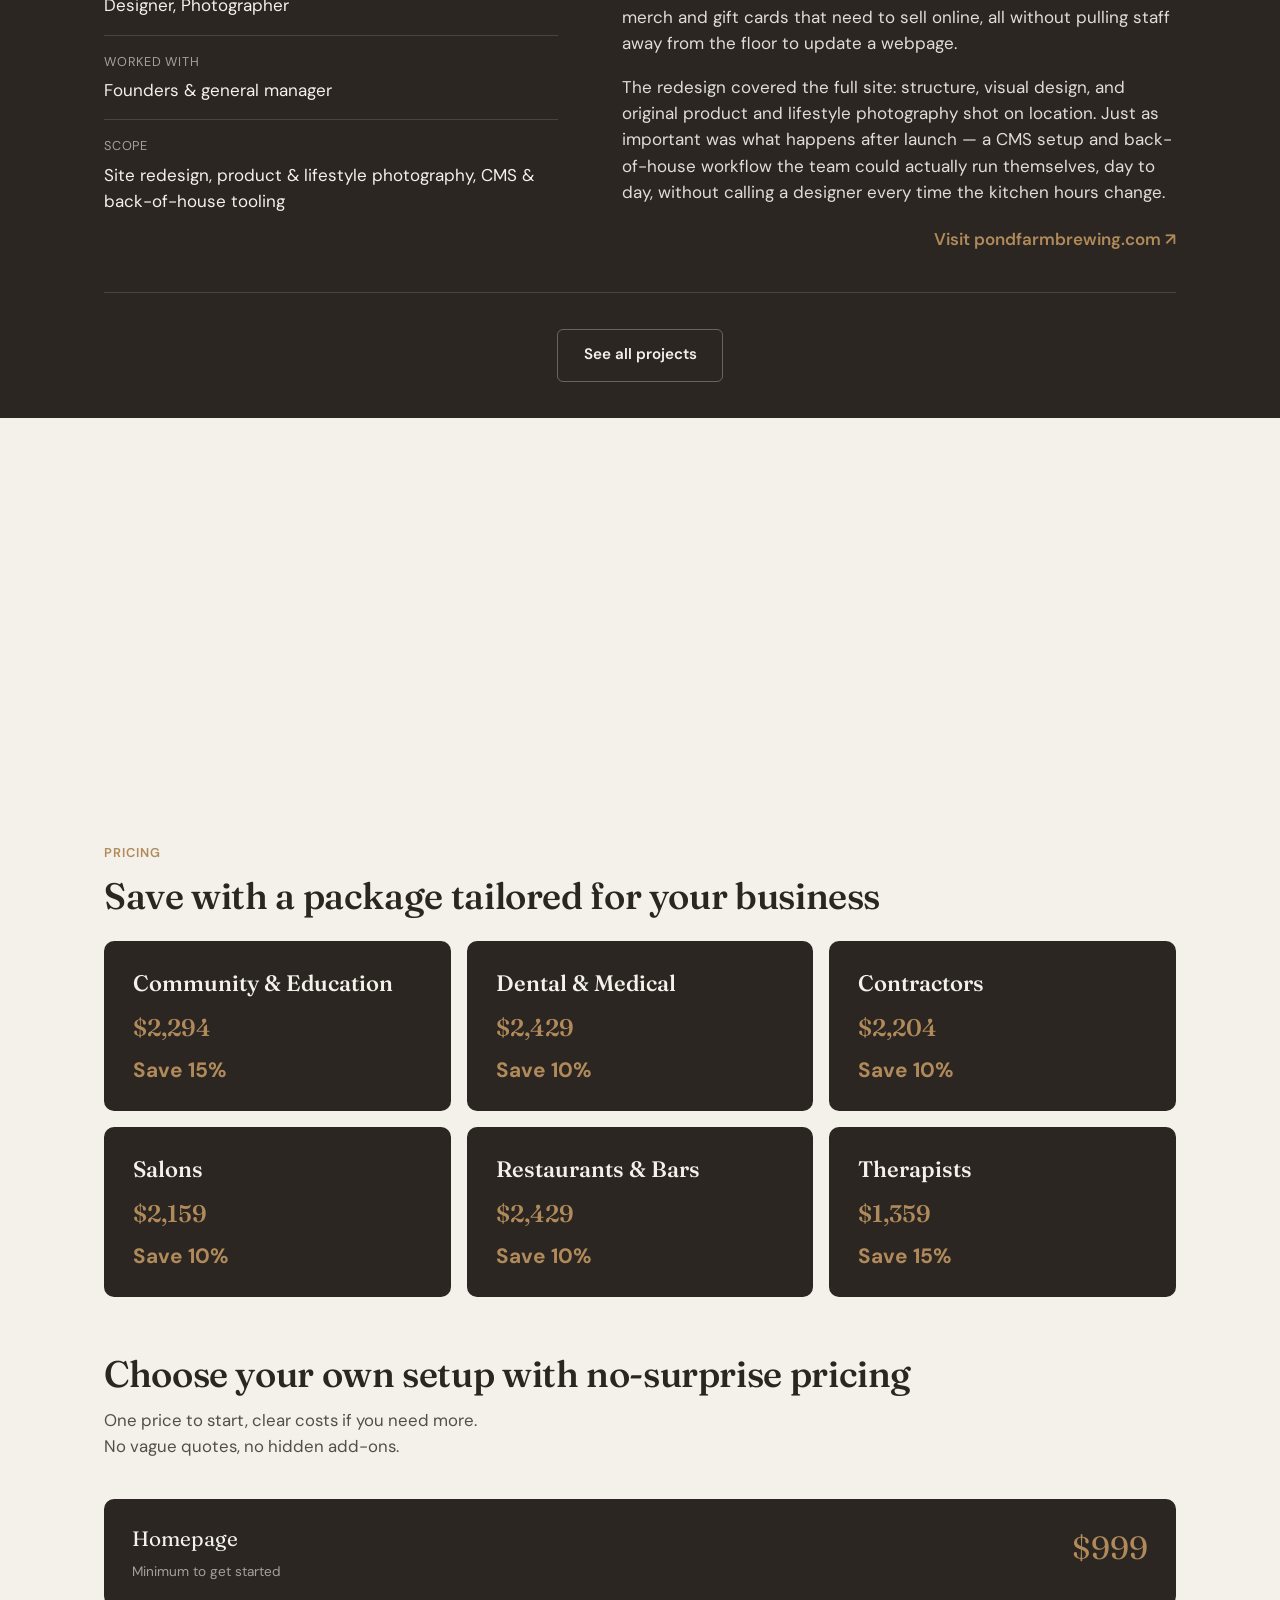
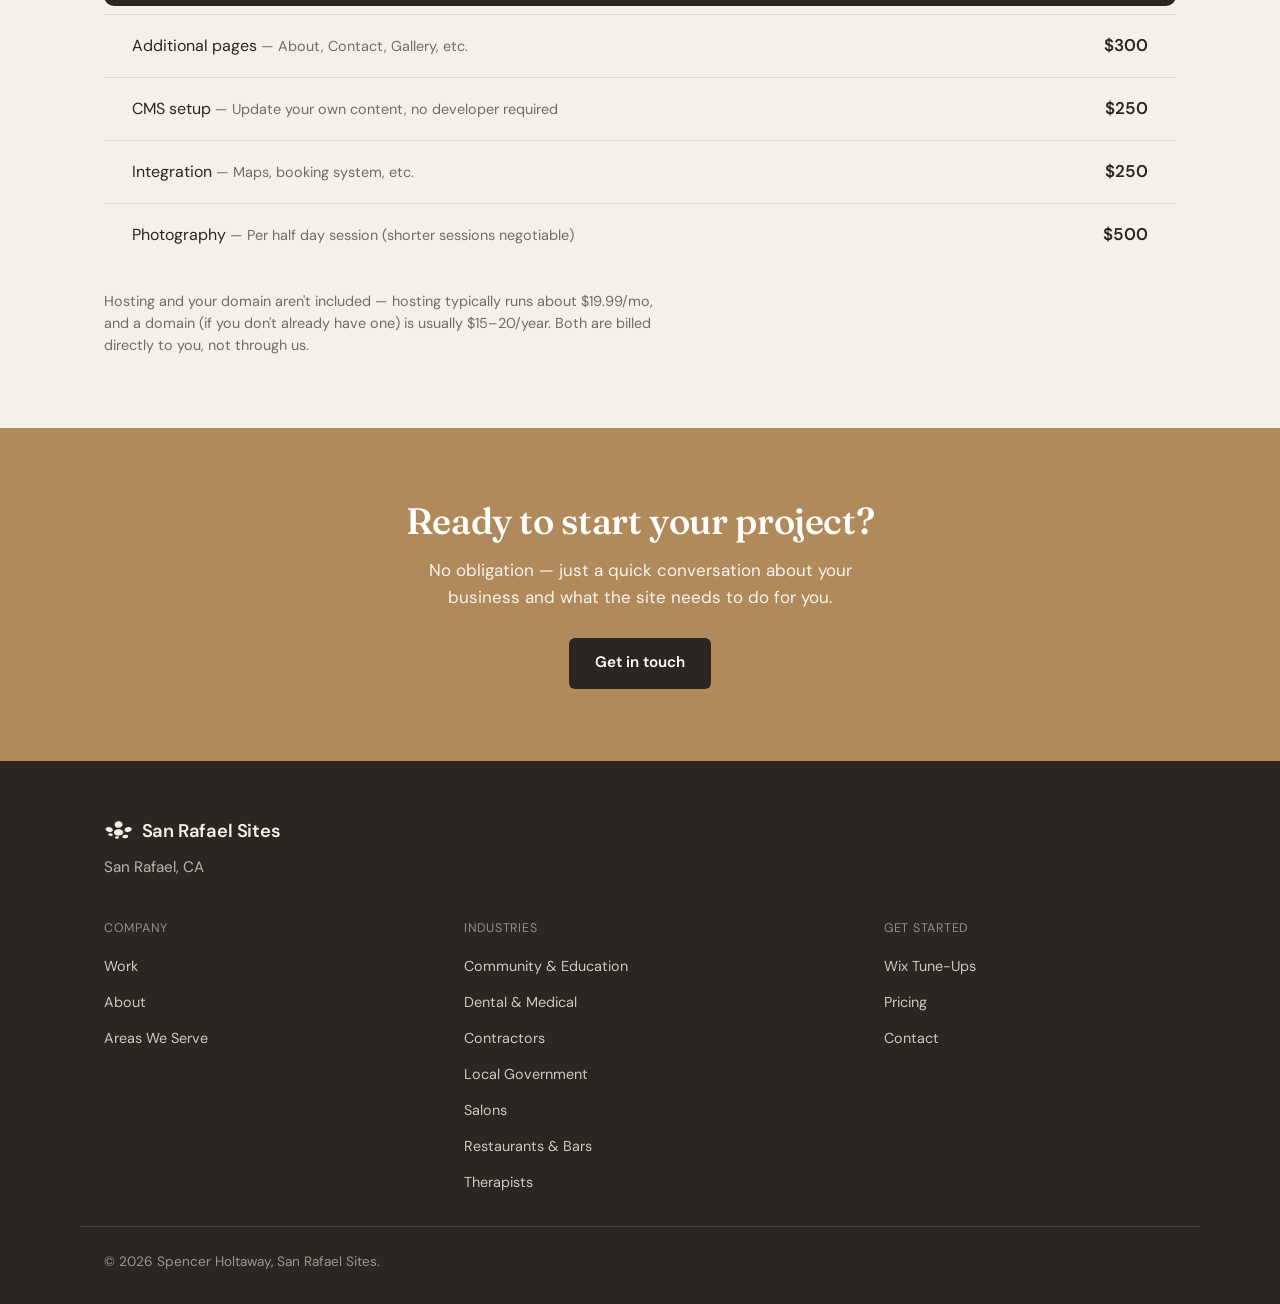
==== commit a16d039d: "Add Google Ads conversion tag (AW-18371892051) alongside existing GA4 tag Co-Authored-By: Claude Son" ====
--- a/index.html
+++ b/index.html
@@ -8,6 +8,7 @@
     function gtag(){dataLayer.push(arguments);}
     gtag("js", new Date());
     gtag("config", "G-Z8TMT9YLQB");
+    gtag("config", "AW-18371892051");
   </script>
 
   <meta charset="UTF-8">
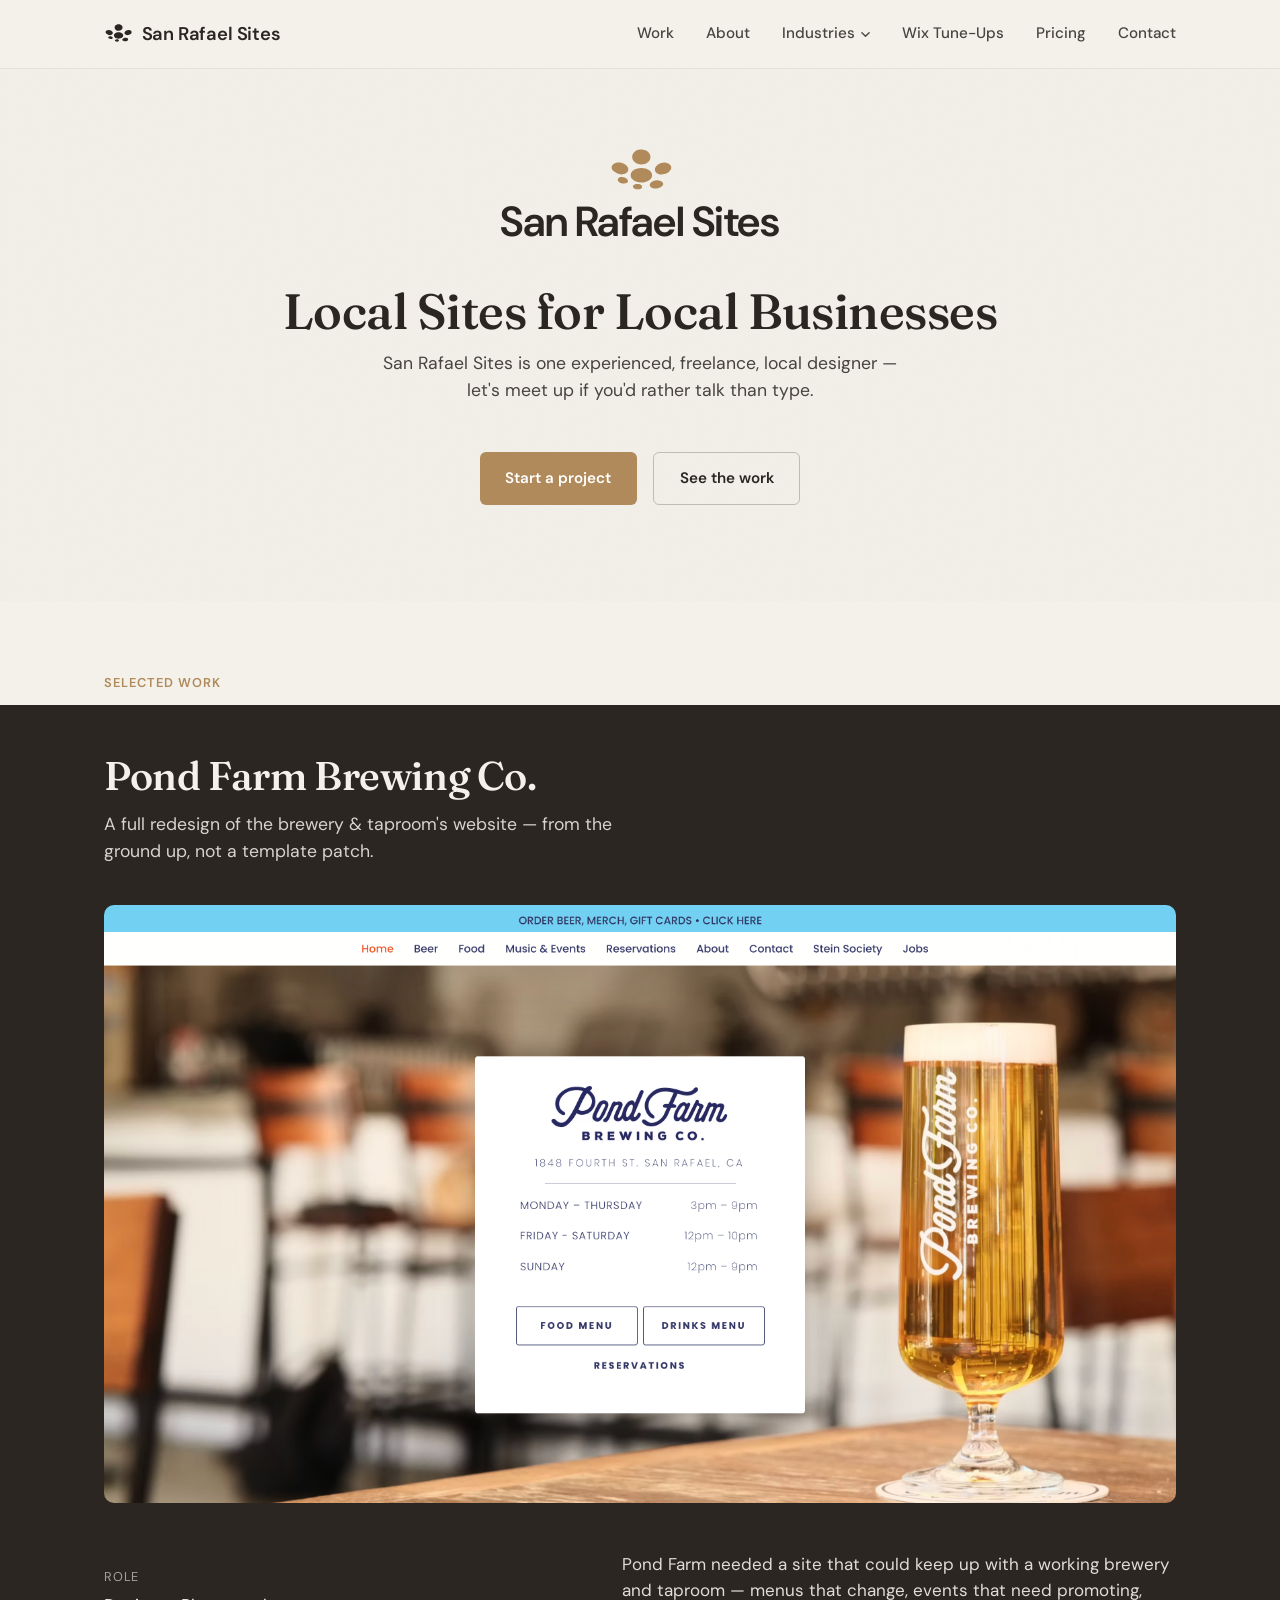
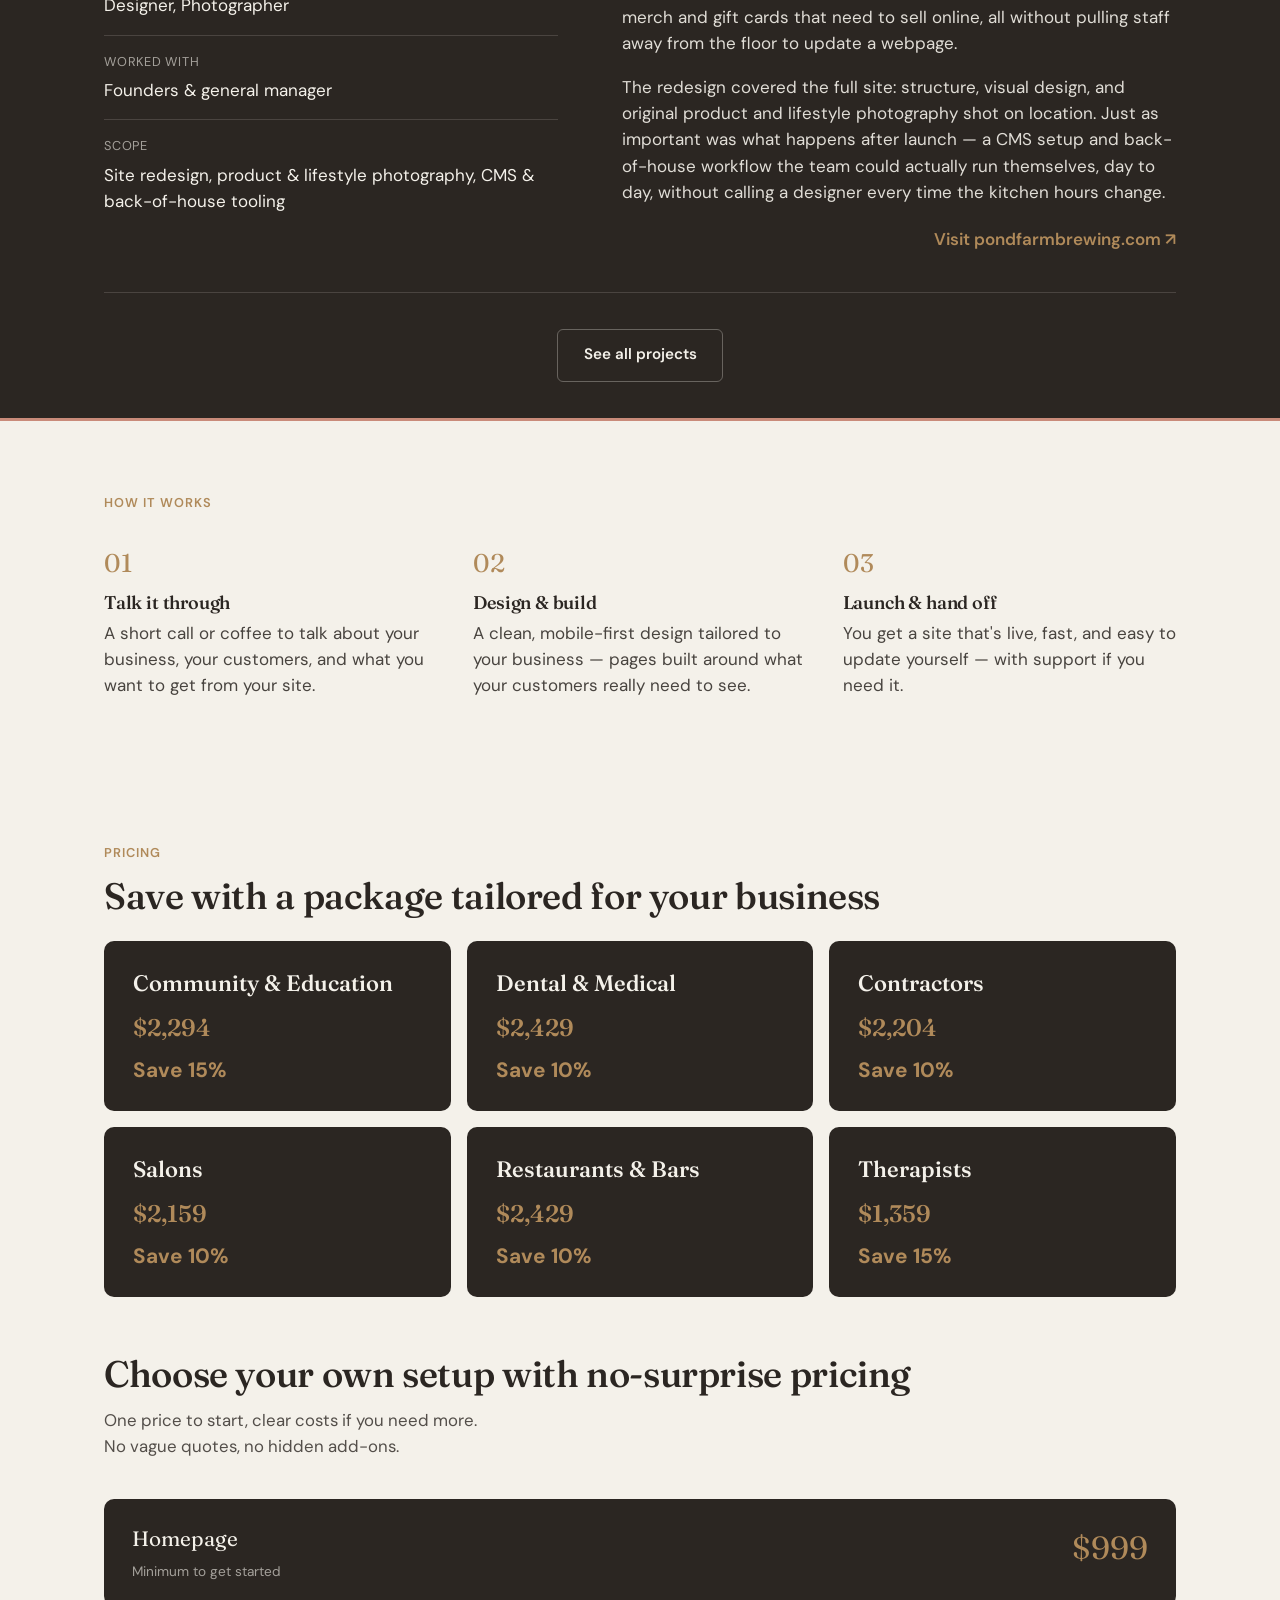
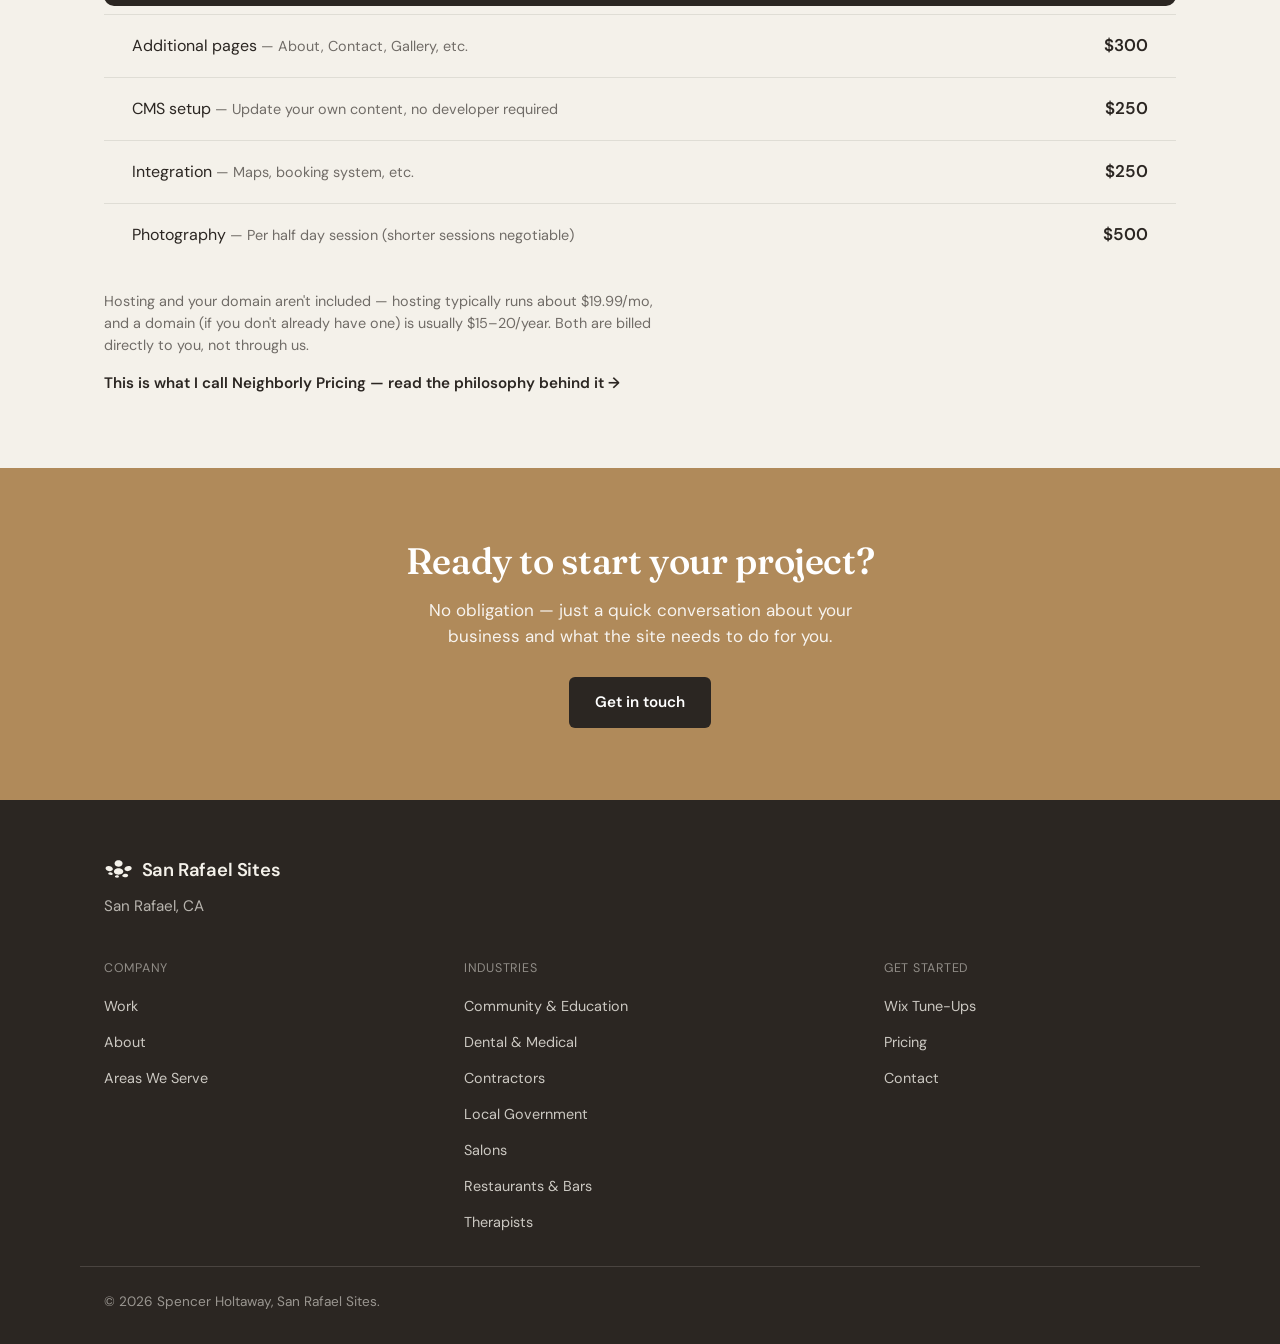
==== commit cc60faa9: "Add "freelance" to positioning copy across site Updates meta descriptions, OG/Twitter tags, JSON-LD," ====
--- a/index.html
+++ b/index.html
@@ -1,32 +1,46 @@
 <!DOCTYPE html>
 <html lang="en">
 <head>
-  <!-- Google tag (gtag.js) -->
-  <script async src="https://www.googletagmanager.com/gtag/js?id=G-Z8TMT9YLQB"></script>
+  <!-- Google tag (gtag.js) — disabled on localhost/local dev so testing doesn't pollute GA4/Ads data -->
   <script>
     window.dataLayer = window.dataLayer || [];
     function gtag(){dataLayer.push(arguments);}
     gtag("js", new Date());
-    gtag("config", "G-Z8TMT9YLQB");
-    gtag("config", "AW-18371892051");
+    (function () {
+      var host = location.hostname;
+      var isLocal = host === "localhost" || host === "127.0.0.1" || host === "::1" || location.protocol === "file:";
+      if (isLocal) {
+        // Belt-and-suspenders: block via the official opt-out flag, but
+        // more importantly, never call gtag("config", ...) at all — the
+        // config call itself is what fires Ads remarketing/conversion
+        // pixels (rmkt/collect, ccm/collect), which ga-disable-<ID> does
+        // NOT prevent.
+        window["ga-disable-G-Z8TMT9YLQB"] = true;
+        window["ga-disable-AW-18371892051"] = true;
+        return;
+      }
+      gtag("config", "G-Z8TMT9YLQB");
+      gtag("config", "AW-18371892051");
+    })();
   </script>
+  <script async src="https://www.googletagmanager.com/gtag/js?id=G-Z8TMT9YLQB"></script>
 
   <meta charset="UTF-8">
   <meta name="viewport" content="width=device-width, initial-scale=1.0">
   <title>San Rafael Web Design Studio | San Rafael Sites</title>
-  <meta name="description" content="San Rafael Sites builds clean, credible websites for small businesses in San Rafael and across the Bay Area — designed and built by one local designer, done right.">
+  <meta name="description" content="San Rafael Sites builds clean, credible websites for small businesses in San Rafael and across the Bay Area — designed and built by one local, freelance web designer, done right.">
   <link rel="canonical" href="https://www.sanrafaelsites.com/">
   <link rel="icon" type="image/svg+xml" href="/assets/img/favicon.svg">
 
   <meta property="og:type" content="website">
   <meta property="og:site_name" content="San Rafael Sites">
   <meta property="og:title" content="San Rafael Sites — Websites for local businesses in San Rafael &amp; the Bay Area">
-  <meta property="og:description" content="San Rafael Sites builds clean, credible websites for small businesses in San Rafael and across the Bay Area — designed and built by one local designer, done right.">
+  <meta property="og:description" content="San Rafael Sites builds clean, credible websites for small businesses in San Rafael and across the Bay Area — designed and built by one local, freelance web designer, done right.">
   <meta property="og:url" content="https://www.sanrafaelsites.com/">
   <meta property="og:image" content="https://www.sanrafaelsites.com/assets/img/social/og-image.png">
   <meta name="twitter:card" content="summary_large_image">
   <meta name="twitter:title" content="San Rafael Sites — Websites for local businesses in San Rafael &amp; the Bay Area">
-  <meta name="twitter:description" content="San Rafael Sites builds clean, credible websites for small businesses in San Rafael and across the Bay Area — designed and built by one local designer, done right.">
+  <meta name="twitter:description" content="San Rafael Sites builds clean, credible websites for small businesses in San Rafael and across the Bay Area — designed and built by one local, freelance web designer, done right.">
   <meta name="twitter:image" content="https://www.sanrafaelsites.com/assets/img/social/og-image.png">
 
   <link rel="preconnect" href="https://fonts.googleapis.com">
@@ -40,7 +54,7 @@
     "@context": "https://schema.org",
     "@type": "ProfessionalService",
     "name": "San Rafael Sites",
-    "description": "San Rafael Sites builds clean, credible websites for small businesses in San Rafael and across the Bay Area.",
+    "description": "San Rafael Sites is a freelance web designer building clean, credible websites for small businesses in San Rafael and across the Bay Area.",
     "url": "https://www.sanrafaelsites.com/",
     "image": "https://www.sanrafaelsites.com/assets/img/social/og-image.png",
     "email": "sanrafaelsites@holtawaydesign.com",
@@ -131,7 +145,7 @@
             el.textContent = headlines[Math.floor(Math.random() * headlines.length)];
           })();
         </script>
-        <p class="hero__sub">San Rafael Sites is one experienced, local designer — let's meet up if you'd rather talk than type.</p>
+        <p class="hero__sub">San Rafael Sites is one experienced, freelance, local designer — let's meet up if you'd rather talk than type.</p>
 
         <div class="hero__actions">
           <a class="btn btn--primary" href="#pricing">Start a project</a>
@@ -302,6 +316,8 @@
         </div>
 
         <p class="pricing__hosting-note">Hosting and your domain aren't included — hosting typically runs about $19.99/mo, and a domain (if you don't already have one) is usually $15–20/year. Both are billed directly to you, not through us.</p>
+
+        <p class="pricing__philosophy-link"><a href="/pricing/">This is what I call Neighborly Pricing — read the philosophy behind it <span aria-hidden="true">&rarr;</span></a></p>
       </div>
     </section>
 
--- a/styles.css
+++ b/styles.css
@@ -645,6 +645,13 @@
   opacity: 0.65;
   max-width: 560px;
 }
+.pricing__philosophy-link {
+  margin-top: 1rem;
+  font-size: 0.95rem;
+}
+.pricing__philosophy-link a {
+  font-weight: 600;
+}
 
 .pricing__base {
   margin-top: 2.5rem;
